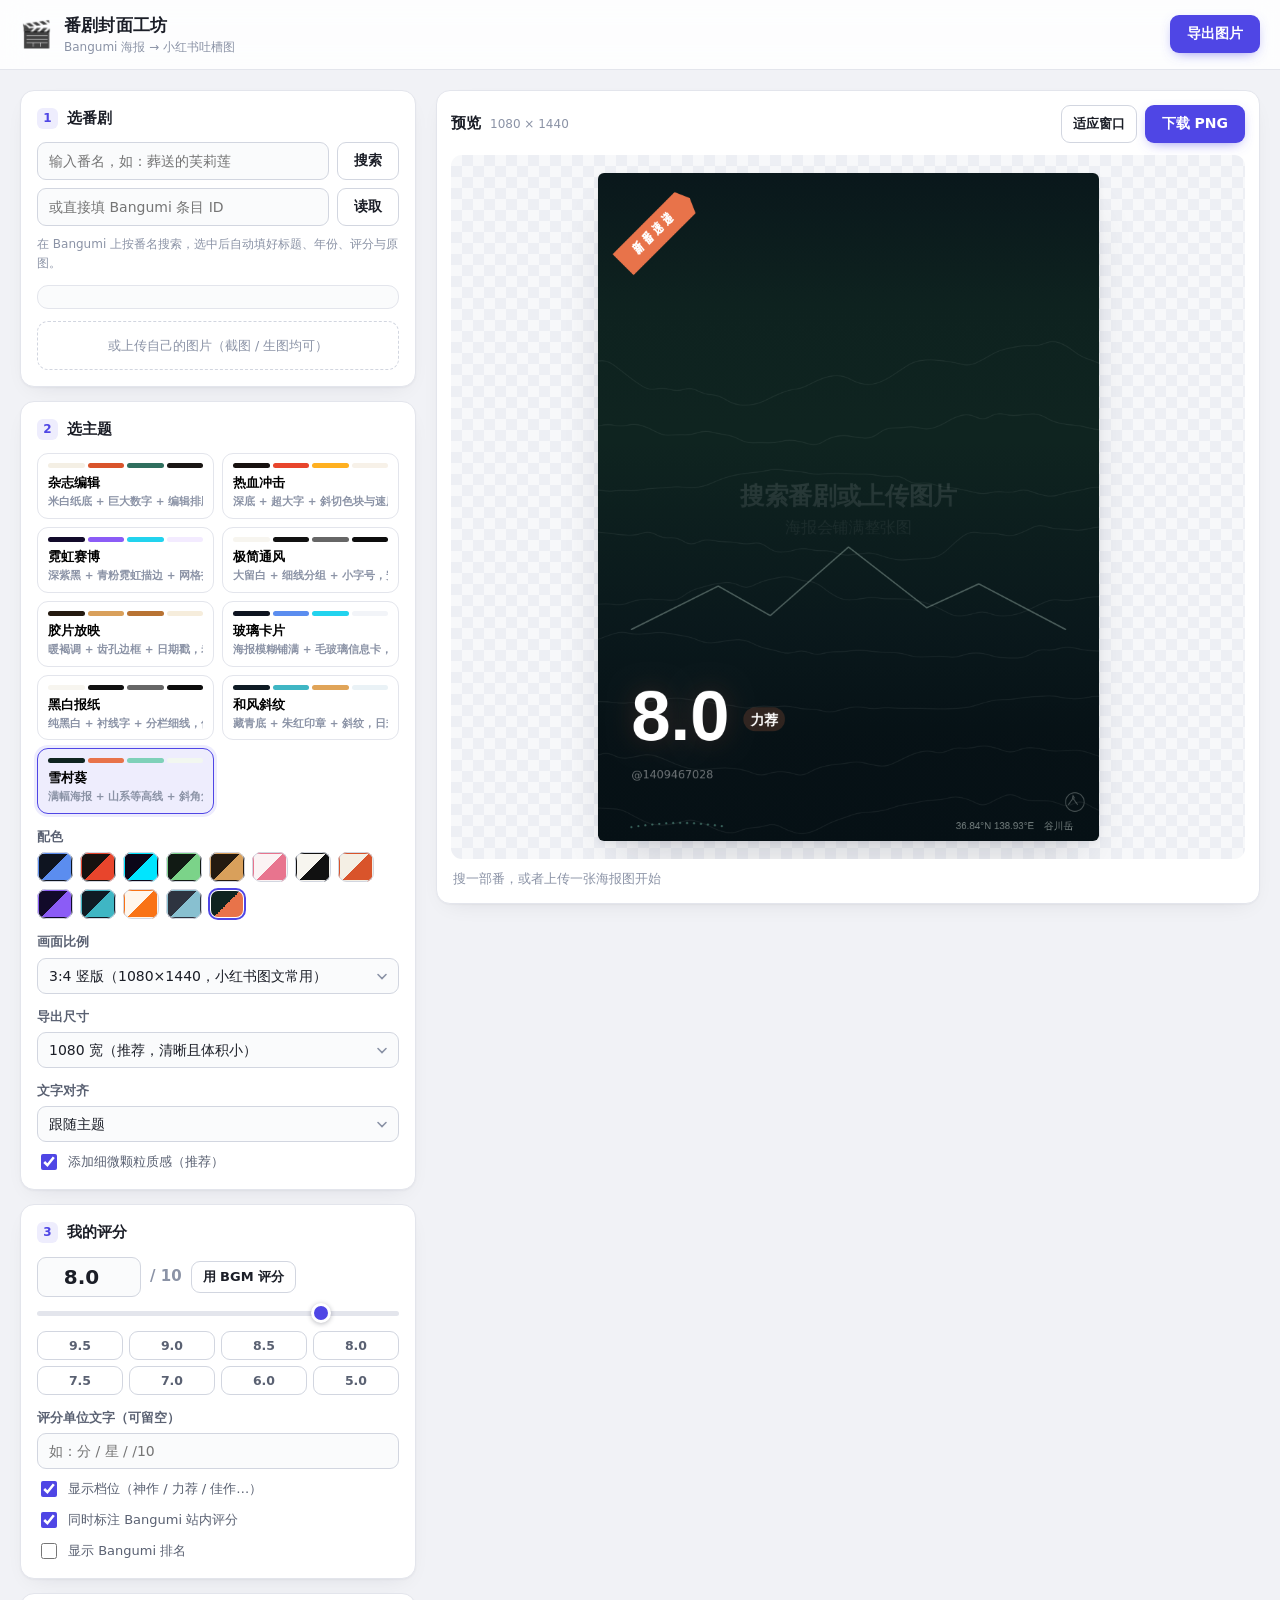
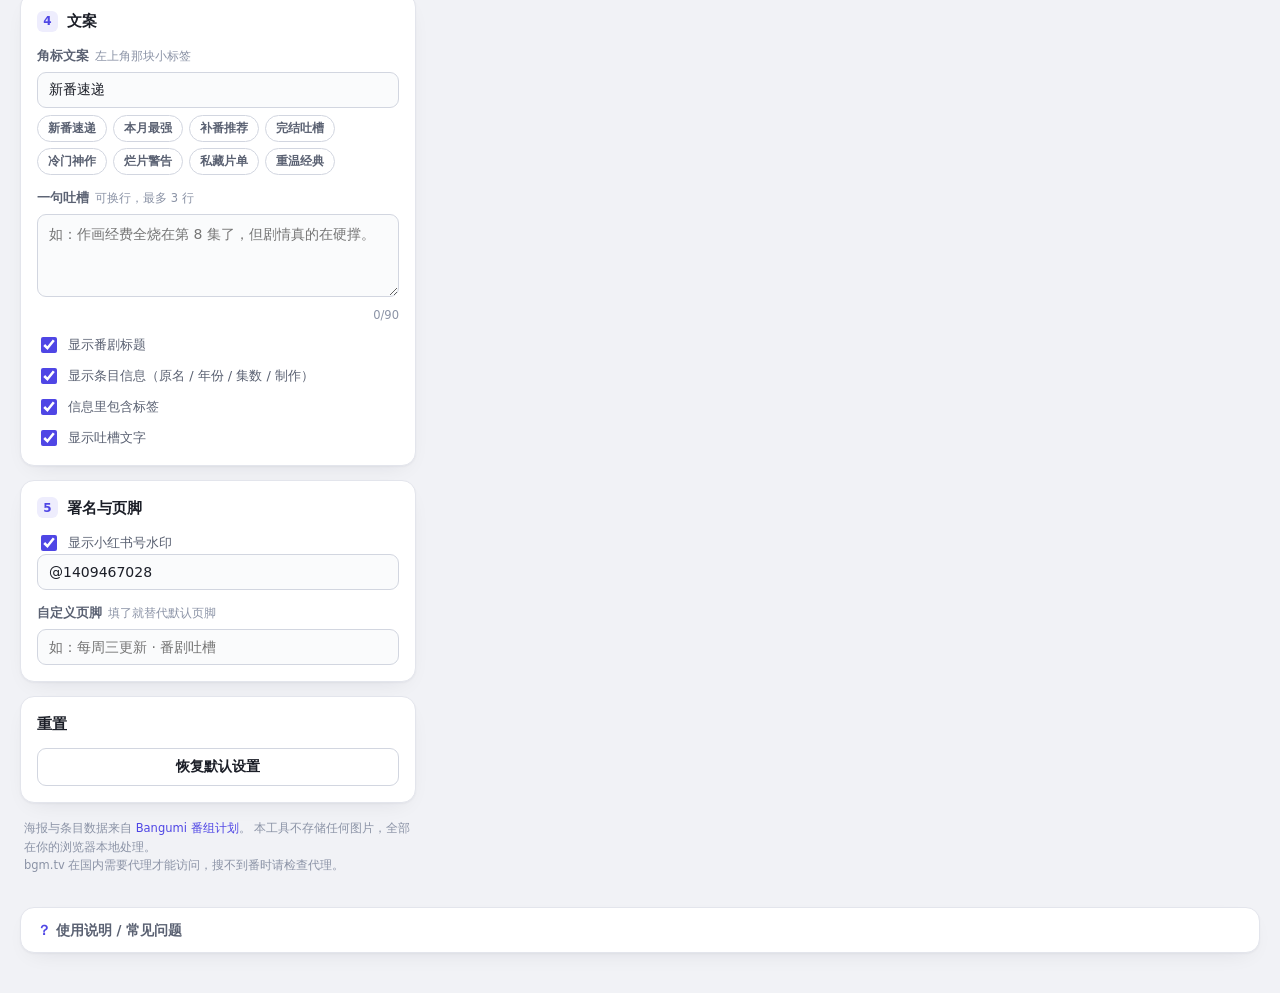
==== index.html @ 023c47e9 "番剧封面工坊：Bangumi 海报包装成小红书竖版图 9 套主题（含专属「雪村葵」满幅海报主题）+ 12 套配色。 支持按番名从 bgm.tv 搜索、自动填充条目信息、自定义评分与斜角角标、 1080" ====
<!DOCTYPE html>
<html lang="zh-CN">
<head>
<meta charset="UTF-8">
<meta name="viewport" content="width=device-width, initial-scale=1, viewport-fit=cover">
<title>番剧封面工坊 · 小红书吐槽图生成器</title>
<meta name="description" content="从 Bangumi 番组计划取番剧海报，套用多种主题包装成小红书竖版图，可自定义评分与角标文案。">
<link rel="stylesheet" href="fonts/smiley.css">
<link rel="stylesheet" href="styles.css">
<link rel="icon" href="data:image/svg+xml,<svg xmlns='http://www.w3.org/2000/svg' viewBox='0 0 100 100'><text y='.9em' font-size='90'>🎬</text></svg>">
</head>
<body>

<header class="topbar">
  <div class="brand">
    <span class="logo">🎬</span>
    <div>
      <h1>番剧封面工坊</h1>
      <p>Bangumi 海报 → 小红书吐槽图</p>
    </div>
  </div>
  <button id="btnExportTop" class="primary">导出图片</button>
</header>

<main class="layout">

  <!-- ============ 左栏：选项 ============ -->
  <aside class="panel" id="panel">

    <!-- 1. 选番 -->
    <section class="card" data-card="1">
      <h2 class="card-head" data-card="1"><i>1</i>选番剧<button type="button" class="card-toggle" aria-label="展开或收起"></button></h2>
      <div class="search-row">
        <input id="q" type="search" placeholder="输入番名，如：葬送的芙莉莲" autocomplete="off" enterkeyhint="search">
        <button id="btnSearch" class="ghost">搜索</button>
      </div>
      <div class="row-inline">
        <input id="bgmId" type="text" inputmode="numeric" placeholder="或直接填 Bangumi 条目 ID">
        <button id="btnLoadId" class="ghost">读取</button>
      </div>
      <p class="hint" id="searchStatus">在 Bangumi 上按番名搜索，选中后自动填好标题、年份、评分与原图。</p>
      <div id="results" class="results"></div>
      <div id="subjectCard" class="subject-card" hidden></div>

      <label class="drop" id="drop">
        <input type="file" id="fileInput" accept="image/*" hidden>
        <span>或上传自己的图片（截图 / 生图均可）</span>
      </label>
    </section>

    <!-- 2. 主题 -->
    <section class="card" data-card="2">
      <h2 class="card-head" data-card="2"><i>2</i>选主题<button type="button" class="card-toggle" aria-label="展开或收起"></button></h2>
      <div id="themeGrid" class="theme-grid"></div>
      <div class="field">
        <label>配色</label>
        <div id="paletteRow" class="swatches"></div>
      </div>
      <div class="field">
        <label>画面比例</label>
        <select id="ratio">
          <option value="3:4">3:4 竖版（1080×1440，小红书图文常用）</option>
          <option value="4:5">4:5 竖版（1080×1350，信息流占位大）</option>
          <option value="9:16">9:16 全屏竖版（1080×1920，适合视频封面）</option>
          <option value="1:1">1:1 方形（1080×1080）</option>
        </select>
      </div>
      <div class="field">
        <label>导出尺寸</label>
        <select id="exportWidth">
          <option value="1080">1080 宽（推荐，清晰且体积小）</option>
          <option value="1440">1440 宽（更清晰，体积大）</option>
          <option value="720">720 宽（体积最小）</option>
        </select>
      </div>
      <div class="field">
        <label>文字对齐</label>
        <select id="alignOverride">
          <option value="auto">跟随主题</option>
          <option value="left">统一左对齐</option>
          <option value="center">统一居中</option>
        </select>
      </div>
      <label class="check"><input type="checkbox" id="grain" checked> 添加细微颗粒质感（推荐）</label>
    </section>

    <!-- 3. 我的评分 -->
    <section class="card" data-card="3">
      <h2 class="card-head" data-card="3"><i>3</i>我的评分<button type="button" class="card-toggle" aria-label="展开或收起"></button></h2>
      <div class="score-row">
        <input id="userScore" type="number" min="0" max="10" step="0.1" inputmode="decimal" placeholder="7.8">
        <span class="score-unit">/ 10</span>
        <button id="btnUseBgm" class="ghost small" title="把 Bangumi 站内评分填进来">用 BGM 评分</button>
      </div>
      <input id="scoreRange" type="range" min="0" max="10" step="0.1" value="7.8" class="range">
      <div class="quick-scores">
        <button data-score="9.5">9.5</button><button data-score="9.0">9.0</button>
        <button data-score="8.5">8.5</button><button data-score="8.0">8.0</button>
        <button data-score="7.5">7.5</button><button data-score="7.0">7.0</button>
        <button data-score="6.0">6.0</button><button data-score="5.0">5.0</button>
      </div>
      <div class="field">
        <label>评分单位文字（可留空）</label>
        <input id="scoreUnit" type="text" placeholder="如：分 / 星 / /10" maxlength="8">
      </div>
      <label class="check"><input type="checkbox" id="showTier" checked> 显示档位（神作 / 力荐 / 佳作…）</label>
      <label class="check"><input type="checkbox" id="showBgm" checked> 同时标注 Bangumi 站内评分</label>
      <label class="check"><input type="checkbox" id="showRank" checked> 显示 Bangumi 排名</label>
    </section>

    <!-- 4. 文案 -->
    <section class="card" data-card="4">
      <h2 class="card-head" data-card="4"><i>4</i>文案<button type="button" class="card-toggle" aria-label="展开或收起"></button></h2>
      <div class="field">
        <label>角标文案<span class="tip">左上角那块小标签</span></label>
        <input id="badge" type="text" placeholder="如：新番速递 / 七月最强 / 补番推荐" maxlength="20">
        <div class="quick-tags" id="badgePresets"></div>
      </div>
      <div class="field">
        <label>一句吐槽<span class="tip">可换行，最多 3 行</span></label>
        <textarea id="comment" rows="3" placeholder="如：作画经费全烧在第 8 集了，但剧情真的在硬撑。"></textarea>
        <div class="counter"><span id="commentCount">0</span>/90</div>
      </div>
      <label class="check"><input type="checkbox" id="showTitle" checked> 显示番剧标题</label>
      <label class="check"><input type="checkbox" id="showMeta" checked> 显示条目信息（原名 / 年份 / 集数 / 制作）</label>
      <label class="check"><input type="checkbox" id="showTags" checked> 信息里包含标签</label>
      <label class="check"><input type="checkbox" id="showComment" checked> 显示吐槽文字</label>
    </section>

    <!-- 5. 署名 -->
    <section class="card" data-card="5">
      <h2 class="card-head" data-card="5"><i>5</i>署名与页脚<button type="button" class="card-toggle" aria-label="展开或收起"></button></h2>
      <label class="check"><input type="checkbox" id="watermark" checked> 显示小红书号水印</label>
      <input id="xhsId" type="text" placeholder="@你的小红书号" maxlength="24">
      <div class="field">
        <label>自定义页脚<span class="tip">填了就替代默认页脚</span></label>
        <input id="footerCustom" type="text" placeholder="如：每周三更新 · 番剧吐槽" maxlength="30">
      </div>
    </section>

    <section class="card">
      <h2>重置</h2>
      <button id="btnReset" class="ghost wide">恢复默认设置</button>
    </section>

    <p class="credit">
      海报与条目数据来自 <a href="https://bgm.tv" target="_blank" rel="noopener">Bangumi 番组计划</a>。
      本工具不存储任何图片，全部在你的浏览器本地处理。<br>
      bgm.tv 在国内需要代理才能访问，搜不到番时请检查代理。
    </p>
  </aside>

  <!-- ============ 右栏：预览 ============ -->
  <section class="stage">
    <div class="stage-head">
      <div class="stage-title">
        <strong>预览</strong>
        <span id="canvasSize">1080 × 1440</span>
      </div>
      <div class="stage-actions">
        <button id="btnFit" class="ghost small" title="缩放预览">适应窗口</button>
        <button id="btnExport" class="primary">下载 PNG</button>
      </div>
    </div>
    <div class="canvas-wrap" id="canvasWrap">
      <canvas id="canvas" width="1080" height="1440"></canvas>
      <div id="skeleton" class="skeleton">
        <div class="sk-inner">
          <div class="sk-poster"></div>
          <div class="sk-line w70"></div>
          <div class="sk-line w45"></div>
        </div>
        <p>搜一部番，或者上传一张海报图开始</p>
      </div>
    </div>
    <p class="stage-foot" id="stageMsg"></p>
    <p class="mobile-bar-spacer"></p>
  </section>
</main>

<!-- 手机端悬浮操作条 -->
<div class="mobile-bar">
  <button id="btnPanel" class="ghost">⚙︎ 设置</button>
  <button id="btnExportM" class="primary">下载 PNG</button>
</div>

<div id="toast" class="toast"></div>

<details class="help">
  <summary>使用说明 / 常见问题</summary>
  <div class="help-body">
    <h3>三步出一张图</h3>
    <ol>
      <li>搜番名 → 点搜索结果，标题、年份、评分、海报自动填好</li>
      <li>选主题和配色，填你自己的评分与角标文案</li>
      <li>点「下载 PNG」保存到相册，直接发小红书</li>
    </ol>
    <h3>说明</h3>
    <ul>
      <li>图片和文字全部在浏览器本地生成，不会上传到任何服务器。</li>
      <li>海报取自 Bangumi 官方接口，为适配画布跨域导出，取的是 <code>/r/800/</code> 缩放图（长边不超过 800px）。</li>
      <li>想换图可以直接上传自己的截图或生图，效果一样。</li>
      <li>设置会自动记住，下次打开还是你上次的样子。</li>
    </ul>
  </div>
</details>

<script type="module" src="js/app.js"></script>
</body>
</html>
---- fonts/smiley.css ----
@font-face {font-family: 'Smiley Sans Oblique';src: local('Smiley Sans Oblique'), url('L1_4e00_192.woff2');unicode-range: U+4E00-4E02,U+4E03,U+4E07-4E0C,U+4E0D-4E0F,U+4E10-4E12,U+4E13-4E15,U+4E16,U+4E18-4E1E,U+4E1F,U+4E22,U+4E24-4E28,U+4E2A-4E2C,U+4E2D,U+4E30,U+4E32,U+4E34,U+4E38-4E3C,U+4E3D-4E3F,U+4E43,U+4E45,U+4E48-4E4A,U+4E4B-4E51,U+4E52-4E55,U+4E56,U+4E58-4E5A,U+4E5D-4E62,U+4E66,U+4E70-4E72,U+4E73,U+4E7E,U+4E82,U+4E86,U+4E88-4E8A,U+4E8B-4E8D,U+4E8E-4E90,U+4E91-4E93,U+4E94-4E96,U+4E9A-4E9C,U+4E9E,U+4EA1-4EA3,U+4EA4-4EA8,U+4EA9,U+4EAB-4EAF,U+4EB2,U+4EBA,U+4EBF-4EC2,U+4EC5-4EC8,U+4ECA-4ECC,U+4ECD-4ECF,U+4ED1,U+4ED3-4ED5,U+4ED6-4EDA,U+4EE3-4EE6,U+4EEA,U+4EEC,U+4EF0,U+4EF2,U+4EF6-4EF8,U+4EFB,U+4EFD,U+4EFF,U+4F01,U+4F0A,U+4F0D,U+4F0F-4F12,U+4F17-4F1B,U+4F1E-4F21,U+4F24,U+4F26,U+4F2A,U+4F2F-4F31,U+4F34,U+4F36,U+4F38,U+4F3A,U+4F3C,U+4F43,U+4F46,U+4F4D-4F52,U+4F53,U+4F55,U+4F59,U+4F5B-4F5D,U+4F60,U+4F63,U+4F69,U+4F73,U+4F7F,U+4F84,U+4F86,U+4F88,U+4F8B,U+4F8D,U+4F96,U+4F9B,U+4F9D,U+4FA0,U+4FA3,U+4FA5-4FA9,U+4FAE-4FB0,U+4FB5-4FB7,U+4FBF,U+4FC3-4FC5,U+4FCA,U+4FCF-4FD1,U+4FD7-4FD9,U+4FDD,U+4FE0-4FE2,U+4FE9;}
@font-face {font-family: 'Smiley Sans Oblique';src: local('Smiley Sans Oblique'), url('L1_4fea_192.woff2');unicode-range: U+4FEA,U+4FED-4FF0,U+4FF1,U+4FFA,U+5006,U+5009,U+500B,U+500D,U+5011-5013,U+5014,U+5018-501B,U+501F,U+5021,U+5026,U+502B,U+503A,U+503C,U+503E,U+5047,U+5049,U+504E-5050,U+505A,U+505C,U+5065,U+5074-5078,U+507F,U+5085,U+508D,U+5091,U+5098-509A,U+50A8,U+50AC-50AE,U+50B2-50B4,U+50B5,U+50B7,U+50BB,U+50BE,U+50C5,U+50CF,U+50D1,U+50DA,U+50DE,U+50E5,U+50E7,U+50F5,U+50F9,U+50FB,U+5100,U+5104,U+5109,U+5112,U+511F,U+512A,U+5132,U+513F,U+5141,U+5143-5147,U+5148-514A,U+514B-514E,U+5151-5153,U+5154,U+515A,U+515C,U+5162,U+5165,U+5167-516A,U+516B-516E,U+5170-5172,U+5173-517A,U+517B-517E,U+5180,U+5185,U+5188-518B,U+518C-518E,U+5192,U+5197,U+5199,U+519B-519D,U+51A0,U+51A4-51A6,U+51AC,U+51AF-51B1,U+51B2-51B4,U+51B5-51B8,U+51BB,U+51C0,U+51C4,U+51C6,U+51C9,U+51CC-51CE,U+51CF,U+51D1,U+51DB-51DE,U+51E0-51E2,U+51E4,U+51ED,U+51EF-51F2,U+51F3,U+51F6,U+51F8-51FC,U+51FD,U+51FF-5202,U+5203,U+5206-5208,U+520A,U+5211-5213,U+5217-521C,U+521D,U+5220,U+5224-5226,U+5228-522C,U+522E,U+5230,U+5236-523C,U+5242-5244,U+5247,U+524A,U+524D,U+5251,U+5254,U+5256,U+525B,U+525D,U+5265,U+5267;}
@font-face {font-family: 'Smiley Sans Oblique';src: local('Smiley Sans Oblique'), url('L1_5268_192.woff2');unicode-range: U+5268,U+5269-526B,U+526F,U+5272,U+5275,U+527F,U+5283,U+5287-528A,U+528D,U+5291,U+529B,U+529D-52A2,U+52A3,U+52A8-52AC,U+52B1-52B4,U+52BF,U+52C1,U+52C3,U+52C7,U+52C9,U+52CB,U+52D2,U+52D5,U+52D8-52DA,U+52DD-52E0,U+52E2,U+52E4,U+52F3,U+52F5,U+52F8,U+52FA-52FC,U+52FE-5301,U+5305-5307,U+5308,U+5315-5318,U+5319,U+5320,U+5323,U+532A,U+5339-533C,U+533E-5342,U+5343,U+5347-534B,U+534E-5350,U+5351-5358,U+535A,U+535C,U+5360-5363,U+5364,U+5366-5368,U+536B,U+536F-5372,U+5373-5376,U+5377-5379,U+537B,U+537F,U+5382,U+5385-5387,U+5389,U+538B-538D,U+5395,U+5398,U+539A,U+539F,U+53A2,U+53A6,U+53A8,U+53AD,U+53B2,U+53BB,U+53BF,U+53C1-53C4,U+53C8-53CE,U+53D1,U+53D4,U+53D6-53DA,U+53DB,U+53E0,U+53E2-53E7,U+53E8-53F1,U+53F2-53F4,U+53F6-53FA,U+53FC-53FE,U+5401,U+5403-5405,U+5406,U+5408-540B,U+540C-5412,U+5413,U+5415,U+5417,U+541B,U+541D-5421,U+5426-542A,U+542B-5430,U+5431,U+5433-5436,U+5438-543A,U+543B;}
@font-face {font-family: 'Smiley Sans Oblique';src: local('Smiley Sans Oblique'), url('L1_543c_192.woff2');unicode-range: U+543C,U+543E,U+5440,U+5442,U+5446,U+5448,U+544A,U+5450,U+5455,U+5458,U+545B-545D,U+5462,U+5468,U+5473,U+5475,U+547B-547E,U+5484,U+548B-548D,U+548F-5491,U+5492,U+5495-5497,U+5499,U+54A7-54A9,U+54AA,U+54AC,U+54B1,U+54B3,U+54B8,U+54BD,U+54C0-54C2,U+54C4,U+54C6-54CA,U+54CD-54CF,U+54D1,U+54D7,U+54DF,U+54E1,U+54E5-54E7,U+54E8-54EB,U+54ED-54EF,U+54F2,U+54FA,U+54FC,U+5501,U+5506-5508,U+5509,U+5510,U+5520,U+5524,U+5527,U+552C,U+552E-5530,U+5531,U+553E,U+5543-5545,U+5546,U+554A,U+554F,U+5553,U+555E,U+5561,U+5564-5567,U+556A,U+5570,U+5578,U+557C,U+5582,U+5584,U+5587,U+5589-558B,U+5598,U+559A,U+559C-559E,U+55A7,U+55AA,U+55AC,U+55AE,U+55B2-55B4,U+55B7,U+55BB,U+55C5-55C7,U+55CE,U+55D3,U+55DA,U+55DC,U+55E1,U+55E6,U+55FD,U+5600,U+5609,U+5614,U+5617,U+561B,U+5629,U+562F,U+5631-5633,U+5634,U+5636,U+5639,U+563B,U+563F,U+5668-566B,U+5674,U+5678,U+5687,U+568E,U+56A3,U+56A8,U+56B4,U+56B7,U+56BC,U+56C2,U+56CA,U+56D1,U+56DA-56DC,U+56DE,U+56E0,U+56E2,U+56E4,U+56EA,U+56ED,U+56F0-56F2,U+56F4,U+56FA,U+56FD-56FF,U+5703,U+5706,U+5708,U+570B,U+570D,U+5712-5714,U+5716,U+5718,U+571F,U+5723,U+5728,U+5730,U+573A,U+573E,U+5740,U+5747,U+574A,U+574E-5752,U+5757,U+575A-575C,U+575D,U+575F-5762,U+5764,U+5766,U+576A,U+576F,U+5777,U+5782-5784;}
@font-face {font-family: 'Smiley Sans Oblique';src: local('Smiley Sans Oblique'), url('L1_5784_192.woff2');unicode-range: U+5784,U+578B,U+5792,U+579B,U+57A2,U+57A6,U+57AB,U+57AE,U+57C2-57C4,U+57CB,U+57CE,U+57DF-57E1,U+57F7,U+57F9-57FB,U+5802,U+5805-5807,U+5815,U+5821,U+5824,U+582A,U+582F-5832,U+5834-5836,U+583F,U+584A,U+584C,U+5851,U+5854,U+5857-5859,U+585E,U+586B,U+5875,U+5883,U+5885,U+588A,U+5893,U+5899,U+589C,U+589E-58A0,U+58A8-58AA,U+58AE,U+58B3,U+58BE,U+58C1,U+58C7,U+58D3,U+58D8,U+58DE-58E0,U+58E4,U+58E9,U+58EB-58ED,U+58EE-58F1,U+58F3,U+58F6,U+58F9-58FB,U+58FD,U+5904,U+5907,U+590D,U+590F,U+5915-5917,U+591A,U+591C,U+591F-5921,U+5922,U+5925,U+5927,U+5929-592C,U+592D-5930,U+5931,U+5934,U+5937-593B,U+593E,U+5947-594A,U+594B,U+594F,U+5951,U+5954,U+5956-5958,U+5960,U+5962,U+5965,U+5967,U+596A,U+596E,U+5973-5975,U+5976,U+5978-597A,U+597D,U+5982-5985,U+5986-5989,U+5992-5994,U+5996,U+5999,U+599D,U+59A5,U+59A8,U+59AE,U+59B3,U+59B9,U+59BB,U+59C6,U+59CA-59CC,U+59D0-59D2,U+59D3-59D5,U+59DA,U+59DC,U+59E5,U+59E8,U+59FB,U+59FF,U+5A01,U+5A03-5A05,U+5A07,U+5A18,U+5A1B-5A1D,U+5A1F,U+5A25,U+5A31,U+5A36,U+5A41,U+5A46,U+5A49,U+5A5A,U+5A66,U+5A6A,U+5A74,U+5A76,U+5A7F,U+5A92,U+5A9A,U+5AB3,U+5ABD,U+5AC1-5AC3,U+5AC9,U+5ACC,U+5AE9,U+5B0C,U+5B30,U+5B38,U+5B50,U+5B54-5B56,U+5B57-5B5A,U+5B5D,U+5B5F,U+5B63-5B65,U+5B66,U+5B69,U+5B6B;}
@font-face {font-family: 'Smiley Sans Oblique';src: local('Smiley Sans Oblique'), url('L1_5b6c_192.woff2');unicode-range: U+5B6C,U+5B75,U+5B78,U+5B7D,U+5B81,U+5B83,U+5B85,U+5B87-5B8A,U+5B8B-5B8D,U+5B8F,U+5B97-5B9F,U+5BA0-5BA5,U+5BA6,U+5BAA-5BAC,U+5BAE,U+5BB0,U+5BB3-5BB7,U+5BB9,U+5BBD-5BC0,U+5BC2,U+5BC4-5BC8,U+5BCC,U+5BD2-5BD4,U+5BDD-5BE0,U+5BE1-5BE3,U+5BE5-5BE7,U+5BE8-5BEA,U+5BEB-5BED,U+5BF5-5BF7,U+5BF8-5BFD,U+5BFF,U+5C01,U+5C04,U+5C06-5C0C,U+5C0D-5C10,U+5C11,U+5C14,U+5C16,U+5C18,U+5C1A,U+5C1D,U+5C24,U+5C27,U+5C2C,U+5C31,U+5C34,U+5C38,U+5C3A,U+5C3C-5C43,U+5C45-5C47,U+5C48-5C4C,U+5C4D-5C50,U+5C51,U+5C55,U+5C5C,U+5C5E,U+5C60-5C63,U+5C64-5C66,U+5C6C,U+5C6F,U+5C71,U+5C79,U+5C7F,U+5C81-5C83,U+5C94,U+5C96-5C98,U+5C9B,U+5CA1,U+5CA9,U+5CAD,U+5CB3,U+5CB8,U+5CE1,U+5CE6,U+5CE8,U+5CED,U+5CF0,U+5CF6,U+5CFB,U+5CFD,U+5D07,U+5D0E,U+5D14,U+5D16-5D18,U+5D1B,U+5D29,U+5D2D,U+5D4C,U+5D84,U+5DBA,U+5DBC-5DBE,U+5DC5,U+5DCD,U+5DD2,U+5DDD-5DDF,U+5DE1-5DE3,U+5DE5-5DEA,U+5DEB,U+5DEE,U+5DF1-5DF5,U+5DF7,U+5DFE,U+5E01-5E04,U+5E05-5E07,U+5E08,U+5E0C,U+5E10,U+5E15-5E17,U+5E18,U+5E1A,U+5E1C-5E1E,U+5E25-5E27,U+5E2B,U+5E2D-5E2F,U+5E33,U+5E36;}
@font-face {font-family: 'Smiley Sans Oblique';src: local('Smiley Sans Oblique'), url('L1_5e37_192.woff2');unicode-range: U+5E37-5E39,U+5E3D,U+5E45,U+5E4C,U+5E55,U+5E5F,U+5E62-5E64,U+5E6B,U+5E72-5E75,U+5E76,U+5E78-5E7A,U+5E7B-5E80,U+5E84,U+5E86-5E88,U+5E8A,U+5E8F-5E91,U+5E93-5E96,U+5E97,U+5E99-5E9B,U+5E9C,U+5E9E-5EA0,U+5EA6-5EA8,U+5EAB,U+5EAD,U+5EB5-5EB9,U+5EC1-5EC3,U+5EC8-5ECB,U+5ED3,U+5EDA,U+5EDF-5EE1,U+5EE2-5EE4,U+5EEC,U+5EF3,U+5EF6-5EF8,U+5EFA,U+5F00,U+5F02-5F05,U+5F0A,U+5F0F,U+5F13,U+5F15,U+5F17-5F19,U+5F1B,U+5F1F-5F21,U+5F25-5F28,U+5F2F,U+5F31,U+5F35,U+5F37,U+5F39-5F3B,U+5F48,U+5F4C,U+5F4E,U+5F52-5F54,U+5F55,U+5F59,U+5F62,U+5F64,U+5F69-5F6B,U+5F6C-5F6E,U+5F70-5F72,U+5F79,U+5F7B-5F7D,U+5F80-5F82,U+5F84-5F86,U+5F88,U+5F8A-5F8D,U+5F90-5F93,U+5F97-5F9A,U+5F9E,U+5FA1,U+5FAA,U+5FAE,U+5FB7,U+5FB9,U+5FBD,U+5FC3,U+5FC5-5FC7,U+5FCC-5FCE,U+5FD7-5FDA,U+5FE0,U+5FE7,U+5FEB,U+5FF1,U+5FF5,U+5FFD,U+5FFF-6002,U+600E,U+6012,U+6014-6017,U+601C-601E,U+6020-6022,U+6025,U+6027-6029,U+602A,U+602F,U+603B,U+6043,U+604B,U+604D,U+6050,U+6052,U+6055,U+6062,U+6064-6066,U+6068-606A,U+606C-606E,U+606F-6071,U+6073,U+6076,U+607C,U+6084-6086,U+6089,U+608D,U+6094,U+6096,U+609F-60A1,U+60A3,U+60A6,U+60A8,U+60AC,U+60AF,U+60B2,U+60B4,U+60B6,U+60BC,U+60C5,U+60CA-60CC,U+60D1;}
@font-face {font-family: 'Smiley Sans Oblique';src: local('Smiley Sans Oblique'), url('L1_60d2_192.woff2');unicode-range: U+60D2,U+60D5,U+60DC,U+60DF-60E2,U+60E6-60EA,U+60EB,U+60ED,U+60EF-60F2,U+60F3,U+60F6,U+60F9,U+6101,U+6108-610A,U+610F,U+6115,U+611A-611C,U+611F,U+6123-6125,U+6127,U+613F,U+6148,U+614B-614D,U+614E,U+6155,U+6158,U+615A,U+6162-6164,U+6167-6169,U+616E,U+6170,U+6176-6178,U+6182,U+618A-618C,U+618E,U+6190-6192,U+6194,U+61A4,U+61A8,U+61AB,U+61B2,U+61B6,U+61BE,U+61C2,U+61C7-61CB,U+61D2,U+61E6,U+61F2,U+61F6-61F9,U+61FC,U+6200,U+6208,U+620A,U+620C,U+620E-6213,U+6216,U+6218,U+621A,U+622A,U+6230,U+6232-6235,U+6236-6238,U+623F-6242,U+6247,U+624B,U+624D-624F,U+6251-6255,U+6258,U+625B,U+6263,U+6267,U+6269,U+626B-6271,U+6273,U+6276,U+6279,U+627C,U+627E-6281,U+6284,U+628A,U+6291-6294,U+6295-6299,U+629A-629C,U+62A0-62A3,U+62A4-62A6,U+62AB-62AD,U+62B1,U+62B5,U+62B9,U+62BC-62BE,U+62C2,U+62C4-62C8,U+62C9,U+62CC-62CF,U+62D0,U+62D2-62D5,U+62D6-62DA,U+62DB-62DD,U+62DF,U+62E2-62E4,U+62E5-62EA,U+62EC-62EE,U+62EF,U+62F1,U+62F3-62F5,U+62F7,U+62FC-6300,U+6301-6303,U+6307,U+6309,U+630E,U+6311,U+6316,U+631A,U+631F-6322,U+6323-6326;}
@font-face {font-family: 'Smiley Sans Oblique';src: local('Smiley Sans Oblique'), url('L1_6326_192.woff2');unicode-range: U+6326,U+6328,U+632A-632C,U+632F,U+633A,U+633D-633F,U+6342,U+6345-6347,U+6349,U+634C-6351,U+6355,U+635E-6360,U+6361-6364,U+6367,U+636E,U+6376-6378,U+637A-637C,U+6380,U+6382-6385,U+6388-638A,U+638C,U+638F-6391,U+6392,U+6398-639A,U+63A0,U+63A2,U+63A5,U+63A7-63AB,U+63B0,U+63B7,U+63BA,U+63C0,U+63C9,U+63CD,U+63CF-63D1,U+63D2,U+63DA-63DC,U+63E1,U+63E3,U+63E9-63EB,U+63ED-63EF,U+63F4,U+63FD,U+6400-6403,U+6405,U+640D,U+640F,U+6413-6415,U+6416-6418,U+641C,U+641E,U+642C-642E,U+6436,U+643A,U+6444,U+6446-6448,U+644A,U+6454,U+6458,U+645F,U+6467,U+6469,U+646F,U+6473,U+6478-647A,U+647B,U+6487-6489,U+6490-6494,U+6495,U+649A,U+649E,U+64A4-64A6,U+64A9,U+64AB-64AF,U+64B0,U+64B2,U+64B5,U+64BC,U+64BF,U+64C1-64C3,U+64C5,U+64C7,U+64CA-64CC,U+64CD-64CF,U+64D2,U+64D4,U+64DA,U+64E0-64E2,U+64E6,U+64EC,U+64F0-64F3,U+64F4,U+64FA,U+64FE,U+6500,U+6506,U+650F,U+6514,U+6519,U+651C-651E,U+6524,U+652A,U+652C,U+652F,U+6536,U+6539,U+653B,U+653E-6540,U+6545,U+6548,U+654C,U+654F,U+6551,U+6557-655A,U+655B,U+655E,U+6562-6564,U+6566,U+656C,U+6570,U+6572,U+6574-6576,U+6577-6579,U+6582-6584,U+6587,U+658B-658D,U+6591,U+6597,U+6599,U+659C,U+659F,U+65A4-65A6,U+65A7,U+65A9,U+65AC-65AE,U+65AF-65B1;}
@font-face {font-family: 'Smiley Sans Oblique';src: local('Smiley Sans Oblique'), url('L1_65b1_192.woff2');unicode-range: U+65B1,U+65B7,U+65B9,U+65BD,U+65C1,U+65C5,U+65CB,U+65CF,U+65D7,U+65E0,U+65E2,U+65E5-65EA,U+65EC-65EE,U+65F1,U+65F6-65F8,U+65FA,U+6602,U+6606,U+660C,U+660E-6610,U+6613-6615,U+661F-6621,U+6625,U+6627-6629,U+662D,U+662F,U+663C,U+663E,U+6642-6644,U+6649,U+664B-664D,U+6652-6654,U+6655,U+665A,U+665D,U+6666,U+6668,U+666E-6671,U+6674,U+6676,U+667A,U+667E,U+6682,U+6687-6689,U+6691,U+6696-6698,U+66A2,U+66AB,U+66AE,U+66B4,U+66C6,U+66C9,U+66D9,U+66DD,U+66E0,U+66EC,U+66F0,U+66F2,U+66F4,U+66F8-66FA,U+66FC,U+66FE-6701,U+6703,U+6708-670A,U+670B,U+670D,U+6717,U+671B,U+671D,U+671F,U+6726,U+6728,U+672A-672D,U+672F,U+6731,U+6734-6736,U+673A,U+673D,U+6740,U+6742-6744,U+6746,U+6749,U+674E-6752,U+6756,U+675C,U+675F-6762,U+6765,U+6768,U+676D,U+676F-6772,U+677E-6780,U+6781,U+6784,U+6789,U+6790,U+6795,U+6797,U+679A,U+679C-679E,U+67A2-67A4,U+67AA-67AC,U+67AF,U+67B6,U+67C4,U+67CF-67D5,U+67DC,U+67E0,U+67E5,U+67EC,U+67F1,U+67F3-67F6,U+67FF,U+6805,U+6807-6809,U+680B,U+680F,U+6811,U+6813,U+6816-6818,U+6821,U+682A,U+6837-683A,U+683C-683E,U+6842-6844,U+6846,U+6848,U+684C,U+6850-6852,U+6854,U+6863,U+6865-6867,U+6868-686A,U+6876,U+6881,U+6885-6887,U+6897,U+689D,U+68A2,U+68A6-68A8;}
@font-face {font-family: 'Smiley Sans Oblique';src: local('Smiley Sans Oblique'), url('L1_68a8_192.woff2');unicode-range: U+68A8,U+68AD,U+68AF-68B1,U+68B3,U+68C0,U+68C4,U+68C9,U+68CB,U+68CD,U+68D2,U+68D5,U+68D7-68D9,U+68DA,U+68DF-68E1,U+68E7,U+68EE,U+68F1-68F3,U+68F5,U+68FA,U+6905,U+690D-690F,U+6912,U+692D,U+6930,U+693F,U+694A,U+6953,U+695A,U+696D,U+6975,U+6977,U+697C,U+6982,U+6984,U+6986,U+6994-6996,U+699C,U+69A8,U+69AE,U+69B4,U+69CB,U+69CD,U+69D0,U+69DB,U+69F3,U+69FD,U+6A01-6A03,U+6A13,U+6A19,U+6A1E-6A20,U+6A21,U+6A23,U+6A2A,U+6A31,U+6A38-6A3A,U+6A44,U+6A4B,U+6A58-6A5A,U+6A5F,U+6A61-6A63,U+6A6B,U+6A71,U+6A80,U+6A90,U+6A94,U+6AA2,U+6AAC,U+6AB8,U+6ABB,U+6AC3,U+6AE5,U+6AFB,U+6B04,U+6B0A,U+6B20-6B24,U+6B27,U+6B32,U+6B3A,U+6B3D-6B3F,U+6B47,U+6B49,U+6B4C,U+6B4E,U+6B50,U+6B61-6B68,U+6B6A,U+6B72,U+6B78-6B7A,U+6B7B-6B7D,U+6B83,U+6B89-6B8C,U+6B96,U+6B98,U+6BB2,U+6BB4-6BB6,U+6BB7,U+6BBA,U+6BBC,U+6BBF-6BC2,U+6BC5-6BC7,U+6BCD,U+6BCF,U+6BD2,U+6BD4-6BD6,U+6BD9,U+6BDB,U+6BE1,U+6BEB,U+6BEF,U+6C08,U+6C0F,U+6C11,U+6C13-6C15,U+6C1B,U+6C22-6C24,U+6C27-6C29,U+6C2B,U+6C2E-6C30,U+6C34,U+6C38,U+6C41-6C43,U+6C47,U+6C49,U+6C57,U+6C59,U+6C5B,U+6C5D-6C62,U+6C64,U+6C6A,U+6C70,U+6C79-6C7B,U+6C7D,U+6C81,U+6C83,U+6C88-6C8A,U+6C90,U+6C92,U+6C96,U+6C99,U+6C9B,U+6C9F,U+6CA1,U+6CA5-6CA8,U+6CAA-6CAC,U+6CAE,U+6CB3,U+6CB8-6CBA;}
@font-face {font-family: 'Smiley Sans Oblique';src: local('Smiley Sans Oblique'), url('L1_6cba_192.woff2');unicode-range: U+6CBA,U+6CBB-6CC0,U+6CC1,U+6CC4,U+6CC9-6CCB,U+6CCC,U+6CD5,U+6CDB,U+6CDE,U+6CE1-6CE4,U+6CE5,U+6CE8,U+6CEA,U+6CF0,U+6CF3,U+6CF5,U+6CFB-6CFE,U+6D01,U+6D0B,U+6D12,U+6D17,U+6D1B,U+6D1E,U+6D25,U+6D2A,U+6D32,U+6D36,U+6D3B-6D3F,U+6D41,U+6D45-6D48,U+6D4A-6D4C,U+6D4E-6D50,U+6D51,U+6D53,U+6D59,U+6D66,U+6D69-6D6B,U+6D6E,U+6D74,U+6D77-6D79,U+6D82,U+6D88-6D8A,U+6D8C,U+6D95,U+6D9B,U+6D9D,U+6DA1,U+6DA3-6DA5,U+6DA6-6DAA,U+6DAE-6DB0,U+6DB2,U+6DB5,U+6DBC,U+6DC0,U+6DC6,U+6DCB-6DCD,U+6DD1-6DD3,U+6DD8,U+6DDA,U+6DE1,U+6DE4,U+6DE8-6DEC,U+6DEE,U+6DF1,U+6DF3,U+6DF5,U+6DF7,U+6DF9-6DFC,U+6E05,U+6E0A,U+6E10,U+6E14,U+6E17,U+6E19,U+6E1B,U+6E1D,U+6E20-6E22,U+6E23-6E25,U+6E26,U+6E29,U+6E2C,U+6E2F,U+6E32,U+6E34,U+6E38,U+6E3A,U+6E3E,U+6E43,U+6E4A,U+6E56,U+6E58,U+6E67,U+6E6F,U+6E7E-6E80,U+6E83,U+6E85,U+6E89,U+6E90,U+6E9C-6E9E,U+6EA2,U+6EAA-6EAC,U+6EAF,U+6EB6,U+6EBA,U+6EC4-6EC6,U+6EC7,U+6ECB-6ECD,U+6ED1,U+6ED4,U+6EDA,U+6EDE,U+6EE1,U+6EE4-6EE6,U+6EE8-6EEA,U+6EEC,U+6EEF,U+6EF2,U+6EF4,U+6EFE-6F00,U+6F01-6F03,U+6F06,U+6F0F,U+6F13-6F15,U+6F20,U+6F22,U+6F2B,U+6F31-6F33,U+6F38,U+6F3E-6F40,U+6F47,U+6F51,U+6F54,U+6F58,U+6F5B-6F5D,U+6F64,U+6F6D-6F6F,U+6F70,U+6F80,U+6F84,U+6F86-6F89,U+6F8E,U+6F97,U+6F9C,U+6FA1;}
@font-face {font-family: 'Smiley Sans Oblique';src: local('Smiley Sans Oblique'), url('L1_6fa2_192.woff2');unicode-range: U+6FA2,U+6FA4,U+6FB1,U+6FB3,U+6FC0-6FC2,U+6FC3,U+6FD2,U+6FD5,U+6FD8,U+6FDF,U+6FE4,U+6FEB,U+6FF1,U+6FFA,U+6FFE,U+7009,U+7011,U+7015,U+701D,U+703E,U+704C,U+7051,U+7058,U+7063,U+706B,U+706D,U+706F-7071,U+7075-7077,U+7078,U+707C-7080,U+7089-708B,U+708E,U+7092,U+7095,U+70AB-70AF,U+70B8-70BA,U+70BC,U+70C1-70C3,U+70C8,U+70CF,U+70D8-70DA,U+70DB,U+70DF,U+70E4,U+70E6-70E8,U+70EB,U+70ED,U+70F9,U+7109-710B,U+7115,U+711A,U+7121,U+7126,U+7130,U+7136,U+7149,U+714C,U+714E,U+7159,U+715E,U+7164-7166,U+7167,U+7169,U+716E,U+717D,U+7184,U+718A,U+718F,U+7192,U+7194,U+7199,U+719F,U+71AC,U+71B1,U+71C3,U+71C8,U+71D2,U+71D5,U+71D9,U+71DF,U+71E5-71E7,U+71ED,U+7206,U+720D,U+7210,U+721B,U+722A,U+722C-722E,U+7231-7233,U+7235-723B,U+723D-723F,U+7246-7249,U+724C,U+7259,U+725B,U+7261-7263,U+7267,U+7269,U+7272,U+7275,U+7279-727B,U+727D,U+7280-7282,U+72A7,U+72AC,U+72AF,U+72B6,U+72B9,U+72C0,U+72C2,U+72C8,U+72D0,U+72D7,U+72DE,U+72E0-72E2,U+72EC-72EF,U+72F0-72F2,U+72F8-72FA,U+72FC-72FE,U+730E,U+7316,U+7319,U+731B-731D,U+7329-732D,U+732E,U+7334,U+7336,U+733E-7340,U+7344-7346,U+734E,U+7368,U+7370,U+7372,U+7375,U+7378,U+737B,U+7384,U+7387,U+7389,U+738B,U+7396,U+739B,U+73A9,U+73AB,U+73AF-73B1,U+73B2,U+73B7,U+73BB,U+73CA,U+73CD;}
@font-face {font-family: 'Smiley Sans Oblique';src: local('Smiley Sans Oblique'), url('L1_73ce_192.woff2');unicode-range: U+73CE,U+73E0,U+73ED,U+73FE,U+7403,U+7405-7407,U+7409,U+7410,U+7422,U+7433-7435,U+743C,U+7459,U+745E-7460,U+7463,U+7469-746B,U+7470,U+7483,U+74A7,U+74B0,U+74CA,U+74DC,U+74E2-74E5,U+74E6,U+74F6-74F8,U+7518,U+751A,U+751C,U+751F,U+7523,U+7525,U+7528-752A,U+752B,U+752F-7534,U+7535,U+7537-7539,U+753B,U+7545,U+754C,U+754F,U+7554,U+7559,U+755C-755E,U+7562,U+7565,U+756A-756C,U+7570,U+7574,U+7576,U+7578,U+7586-7588,U+758A,U+758F,U+7591,U+7597,U+7599-759B,U+759F,U+75A4,U+75AB,U+75AE-75B0,U+75B2,U+75B9,U+75BC,U+75BE,U+75C5,U+75C7,U+75CA,U+75D2,U+75D5,U+75D8,U+75DB,U+75E2,U+75EA,U+75F0,U+75F4,U+75F9,U+760B,U+7613,U+761F,U+7621,U+7624,U+7626-7628,U+7629-762C,U+7638,U+763E,U+7642,U+764C,U+765F,U+7661-7664,U+766C,U+7671,U+7678,U+767B-767F,U+7682,U+7684,U+7686-7688,U+7693,U+7696,U+76AE,U+76B1,U+76BA,U+76BF,U+76C6,U+76C8,U+76CA,U+76CF-76D3,U+76D4,U+76D6-76D9,U+76DB-76DD,U+76DE-76E0,U+76E1,U+76E3-76E5,U+76E7,U+76EE-76F0,U+76F2,U+76F4,U+76F8-76FA,U+76FC,U+76FE,U+7701,U+7709,U+770B,U+771F-7721,U+7728,U+772F,U+7736-7738,U+773C,U+7740-7742,U+7750,U+775B-775D,U+7761,U+7763,U+7766,U+776B-776D,U+7779,U+7784-7786,U+778E,U+7792,U+779E,U+77A7,U+77A9-77AB,U+77AC-77AE,U+77B3,U+77BB,U+77D7,U+77DA-77DC,U+77E2-77E4;}
@font-face {font-family: 'Smiley Sans Oblique';src: local('Smiley Sans Oblique'), url('L1_77e4_192.woff2');unicode-range: U+77E4,U+77E5,U+77E9,U+77EB,U+77ED-77F0,U+77F3,U+77FD-7800,U+7801-7803,U+780C-780E,U+7814,U+7816,U+781A,U+7830,U+7834,U+7838,U+783E,U+7840,U+7845,U+7855,U+785D,U+786B-786D,U+786E-7870,U+788C-788F,U+7891,U+7897-7899,U+789F,U+78A7,U+78A9,U+78B0-78B2,U+78B3,U+78BA,U+78BC,U+78BE,U+78C1,U+78C5,U+78CA,U+78D5,U+78DA,U+78E8,U+78F7,U+7901,U+790E,U+7919,U+7926,U+792B-792D,U+793A,U+793C,U+793E,U+7940,U+7948,U+7956,U+795D-7961,U+7965,U+7968,U+796D,U+7977-7979,U+797F-7982,U+7984-7986,U+798D,U+798F,U+79A6,U+79AE,U+79B1,U+79B9,U+79BB,U+79BD-79C2,U+79C3,U+79C6,U+79C9,U+79CB,U+79CD,U+79D1-79D3,U+79D8,U+79DF,U+79E4,U+79E6-79E8,U+79E9,U+79EF-79F1,U+79F8,U+79FB,U+79FD,U+7A00,U+7A05,U+7A08,U+7A0B,U+7A0D-7A0F,U+7A1A,U+7A20,U+7A2D-7A2F,U+7A31,U+7A33,U+7A3B-7A3E,U+7A3F,U+7A46,U+7A4D-7A4F,U+7A57,U+7A62,U+7A69,U+7A74,U+7A76-7A78,U+7A7A,U+7A7F,U+7A81,U+7A83-7A85,U+7A8D,U+7A91-7A93,U+7A96-7A99,U+7A9C-7A9E,U+7A9F,U+7AA5,U+7AA9-7AAB,U+7AAE-7AB0,U+7ABA,U+7ABF,U+7AC4-7AC6,U+7AC8,U+7ACA-7ACC,U+7AD6,U+7AD9,U+7ADE-7AE1,U+7AE3,U+7AE5,U+7AED,U+7AEF,U+7AF6,U+7AF9,U+7AFF,U+7B0B,U+7B11,U+7B14,U+7B19,U+7B1B,U+7B26,U+7B28,U+7B2C,U+7B3C,U+7B46,U+7B49,U+7B4B,U+7B4D,U+7B4F-7B53,U+7B54,U+7B56,U+7B5B,U+7B5D,U+7B77;}
@font-face {font-family: 'Smiley Sans Oblique';src: local('Smiley Sans Oblique'), url('L1_7b78_192.woff2');unicode-range: U+7B78,U+7B79,U+7B7E,U+7B80,U+7B95,U+7B97,U+7BA1,U+7BA9,U+7BAB,U+7BAD,U+7BB1,U+7BC0,U+7BC4,U+7BC7,U+7BC9,U+7BD3,U+7BE1,U+7BE9,U+7BEE,U+7BF1,U+7BF7,U+7C07,U+7C0D,U+7C21,U+7C27,U+7C38,U+7C3D-7C40,U+7C43,U+7C4C-7C4E,U+7C60,U+7C6C,U+7C6E,U+7C72-7C74,U+7C7B,U+7C7D,U+7C89,U+7C92,U+7C97-7C99,U+7C9F,U+7CA4-7CA6,U+7CAA,U+7CAE,U+7CB1,U+7CB5,U+7CB9,U+7CBE,U+7CCA,U+7CD5-7CD7,U+7CD9,U+7CDE-7CE1,U+7CE7,U+7CEF,U+7CFB,U+7CFE,U+7D00,U+7D04-7D06,U+7D09-7D0C,U+7D0D,U+7D10,U+7D14,U+7D17,U+7D19-7D1C,U+7D20-7D23,U+7D27,U+7D2B,U+7D2E-7D31,U+7D33,U+7D39,U+7D42,U+7D44,U+7D46,U+7D50,U+7D55,U+7D5E,U+7D61-7D63,U+7D66,U+7D68,U+7D6E,U+7D71-7D73,U+7D79,U+7D81,U+7D93,U+7D9C,U+7DA0,U+7DA2,U+7DAD,U+7DB1-7DB3,U+7DB4,U+7DBB,U+7DBD,U+7DBF,U+7DCA,U+7DD2,U+7DDA,U+7DDD-7DDF,U+7DE0,U+7DE3,U+7DE8-7DEA,U+7DEC,U+7DEF,U+7DF4,U+7E1B,U+7E23,U+7E2B,U+7E2E,U+7E31,U+7E37,U+7E3D-7E3F,U+7E41,U+7E43,U+7E54,U+7E5E,U+7E61,U+7E69-7E6B,U+7E6D,U+7E73,U+7E79,U+7E7C,U+7E8C,U+7E8F,U+7E96,U+7E9C,U+7EA0,U+7EA2,U+7EA4,U+7EA6-7EA8,U+7EAA-7EAD,U+7EAF,U+7EB1-7EB4,U+7EB5,U+7EB7-7EBB,U+7EBD,U+7EBF,U+7EC3-7EC9,U+7ECA,U+7ECD-7ED0,U+7ED1-7ED4,U+7ED5,U+7ED8-7EDB,U+7EDC-7EE0,U+7EE2-7EE4,U+7EE7,U+7EE9-7EEB,U+7EED;}
@font-face {font-family: 'Smiley Sans Oblique';src: local('Smiley Sans Oblique'), url('L1_7eee_192.woff2');unicode-range: U+7EEE,U+7EF0,U+7EF3-7EF6,U+7EF7-7EF9,U+7EFC-7EFE,U+7EFF-7F01,U+7F05-7F07,U+7F09,U+7F0E,U+7F13-7F17,U+7F18,U+7F1A,U+7F1D,U+7F20,U+7F24,U+7F29,U+7F2D,U+7F30,U+7F34,U+7F38,U+7F3A,U+7F50-7F52,U+7F55,U+7F57,U+7F5A,U+7F62,U+7F69-7F6B,U+7F6E,U+7F70,U+7F72,U+7F75,U+7F77,U+7F85,U+7F8A,U+7F8E,U+7F94,U+7F9A,U+7F9E,U+7FA1,U+7FA4,U+7FA8-7FAA,U+7FB9,U+7FBD,U+7FC1,U+7FC5,U+7FD2,U+7FD4,U+7FD8,U+7FE0,U+7FE9,U+7FF0,U+7FF9,U+7FFB-7FFD,U+8000-8002,U+8003,U+8005,U+800C-800E,U+8010,U+8015,U+8017-801A,U+8033,U+8038,U+803B,U+803D,U+803F,U+8042,U+8046,U+804A-804D,U+8054,U+8056,U+8058,U+805A,U+805E,U+806A,U+806F-8071,U+8072-8074,U+8076-8078,U+807D-807F,U+8083,U+8085-8088,U+8089,U+808B-808D,U+8096,U+8098,U+809A-809C,U+809D,U+80A0-80A3,U+80A4-80A6,U+80A9-80AB,U+80AE-80B0,U+80B2,U+80B4,U+80BA,U+80BE-80C2,U+80C3,U+80C6,U+80CC,U+80CE,U+80D6,U+80DA,U+80DC,U+80DE,U+80E1,U+80E7,U+80F0,U+80F3,U+80F6,U+80F8,U+80FD,U+8102,U+8105-8107,U+8108-810B,U+810F-8112,U+8113,U+8116,U+811A,U+812B,U+812F,U+8131,U+8138-813A,U+813E,U+814A-814C,U+814E,U+8150,U+8154-8156,U+8165-8167,U+816B,U+816E,U+8170,U+8173,U+8178-817C,U+817E-8181,U+818A,U+818F,U+819A-819E,U+81A0,U+81A8-81AA,U+81BD,U+81BF-81C1;}
@font-face {font-family: 'Smiley Sans Oblique';src: local('Smiley Sans Oblique'), url('L1_81c1_192.woff2');unicode-range: U+81C1,U+81C2,U+81C9-81CB,U+81CD,U+81D8,U+81E3,U+81E5,U+81E8,U+81EA,U+81ED,U+81F3-81F5,U+81FC,U+8200,U+8205-820B,U+820C-820E,U+8212,U+8214,U+821E-8220,U+822A,U+822C,U+8230-8232,U+8235-8237,U+8239,U+8247,U+8258-825A,U+8266,U+826F-8274,U+827A,U+827E,U+8282,U+828B,U+8292,U+8299,U+829C-829E,U+82A5-82A7,U+82AC-82AE,U+82AF,U+82B1,U+82B3,U+82B9,U+82BD,U+82C7,U+82CD,U+82CF,U+82D1,U+82D4,U+82D7,U+82DB,U+82DE-82E0,U+82E5-82E7,U+82F1,U+82F9,U+8301-8306,U+8309,U+830E,U+8327,U+832B-832D,U+8332,U+8335-8337,U+8338,U+8346,U+8349-834B,U+8350,U+8352,U+8354,U+8361,U+8363-8365,U+8367,U+836B,U+836F,U+8377,U+8389-838B,U+8396,U+83AB,U+83B1-83B3,U+83B7,U+83B9-83BB,U+83BD,U+83C7,U+83CA,U+83CC,U+83DC,U+83E0,U+83E9,U+83EF,U+83F1-83F3,U+8404,U+840A,U+840C-840F,U+841D,U+8424-8426,U+8427-8429,U+842C,U+843D,U+8449,U+8457,U+845B,U+8461,U+8463,U+8466,U+846B-846D,U+8471,U+8475,U+8477,U+8482,U+848B,U+8499,U+849C,U+84B2,U+84B8,U+84BC,U+84C4,U+84C9,U+84CB,U+84DD,U+84EC,U+84EE,U+8511,U+8513-8515,U+8517,U+851A,U+8521,U+8523,U+8525,U+852C-852E,U+853C-853E,U+8549-854B,U+8569-856B,U+856D,U+8574,U+857E,U+8584,U+8587,U+859B,U+85A6,U+85A9-85AB,U+85AF,U+85C9,U+85CD,U+85CF-85D1,U+85D5,U+85DD,U+85E4-85E6,U+85F9,U+85FB,U+8606-8608;}
@font-face {font-family: 'Smiley Sans Oblique';src: local('Smiley Sans Oblique'), url('L1_8608_192.woff2');unicode-range: U+8608,U+860A-860C,U+8611,U+862D,U+863F,U+864E-8652,U+8655,U+865A-865D,U+865F,U+8667,U+866B,U+8679,U+867D-867F,U+8680-8683,U+868A,U+868C,U+8693,U+8695,U+86A3-86A5,U+86AA,U+86AF,U+86C0,U+86C7,U+86CB,U+86D9,U+86DB,U+86E4,U+86EE,U+86FB,U+86FE,U+8700,U+8702,U+8708,U+8712-8714,U+8715,U+8717-8719,U+871C,U+8721,U+873B,U+8747,U+8749,U+874C,U+874E,U+8755,U+8757,U+8759,U+8760,U+8766,U+8774,U+8776,U+8778,U+8783,U+878D,U+879E,U+87A2,U+87BA,U+87C0,U+87C6,U+87CB,U+87EC,U+87F2,U+87F9,U+87FB,U+8805,U+880D,U+8815,U+881F,U+8822,U+8836,U+883B,U+8840,U+8845-8847,U+884C-884E,U+8853-8855,U+8857,U+8859,U+885B,U+8861,U+8863,U+8865,U+8868,U+886B-886D,U+8870,U+8877,U+8881,U+8884,U+888B,U+888D,U+8896,U+889C,U+88AB,U+88AD,U+88B1,U+88C1-88C3,U+88C5,U+88CF,U+88D5,U+88D9,U+88DC-88DE,U+88E4,U+88F3,U+88F8-88FA,U+8902,U+8907,U+8910,U+8912,U+8925,U+892A,U+8932,U+8956,U+895F,U+896A,U+896F,U+8972,U+897F,U+8981,U+8986,U+898B,U+898F,U+8993,U+8996,U+89AA,U+89BA,U+89BD,U+89C0-89C3,U+89C4-89C7,U+89C8-89CA,U+89D2,U+89E3,U+89E6,U+89F8,U+8A00,U+8A02,U+8A08,U+8A0A,U+8A0E,U+8A13,U+8A18,U+8A1B,U+8A1D,U+8A1F,U+8A23,U+8A2A,U+8A2D,U+8A31,U+8A34,U+8A3A,U+8A50,U+8A55,U+8A5E,U+8A60,U+8A62,U+8A66,U+8A69,U+8A6D,U+8A71-8A74,U+8A87,U+8A89-8A8B,U+8A8D,U+8A93,U+8A95,U+8A98,U+8A9E,U+8AA0-8AA2,U+8AA3;}
@font-face {font-family: 'Smiley Sans Oblique';src: local('Smiley Sans Oblique'), url('L1_8aa4_192.woff2');unicode-range: U+8AA4,U+8AA6,U+8AA8,U+8AAA,U+8AB0,U+8AB2,U+8AB9,U+8ABC,U+8ABF,U+8AC4,U+8AC7,U+8ACB,U+8AD2,U+8AD6,U+8ADC,U+8AE7,U+8AF1,U+8AF7-8AF9,U+8AFA,U+8AFE,U+8B00,U+8B02,U+8B04,U+8B0A,U+8B0E,U+8B17,U+8B19,U+8B1B,U+8B1D,U+8B20,U+8B2C,U+8B39,U+8B49,U+8B4F,U+8B58,U+8B5A,U+8B5C,U+8B66,U+8B6C,U+8B6F-8B71,U+8B74,U+8B77,U+8B7D,U+8B80,U+8B8A,U+8B93,U+8BA1-8BA3,U+8BA4-8BA6,U+8BA8-8BAA,U+8BAD-8BB1,U+8BB2-8BB4,U+8BB6,U+8BB8-8BBB,U+8BBC-8BC2,U+8BC4,U+8BC6,U+8BC8-8BCB,U+8BCD,U+8BD1,U+8BD5,U+8BD7,U+8BDA,U+8BDD-8BDF,U+8BE1-8BE3,U+8BE5-8BE7,U+8BEB-8BEE,U+8BEF,U+8BF1-8BF3,U+8BF4-8BF6,U+8BF7-8BF9,U+8BFA-8BFC,U+8BFD-8BFF,U+8C01,U+8C03,U+8C05-8C07,U+8C08,U+8C0A-8C0C,U+8C0D-8C0F,U+8C10,U+8C13,U+8C1A,U+8C1C,U+8C22-8C25,U+8C26,U+8C28,U+8C2C-8C2E,U+8C31,U+8C34,U+8C37,U+8C41,U+8C46,U+8C48,U+8C4C,U+8C4E,U+8C50,U+8C54,U+8C5A,U+8C61,U+8C6A-8C6D,U+8C79-8C7B,U+8C8C,U+8C93,U+8C9D-8C9F,U+8CA0-8CA3,U+8CA7-8CAD,U+8CAF,U+8CB3-8CB5,U+8CB6-8CB9,U+8CBB-8CBD,U+8CBF-8CC1,U+8CC2-8CC5,U+8CC7-8CC9,U+8CCA,U+8CD3,U+8CDC,U+8CDE,U+8CE0,U+8CE2-8CE5,U+8CE6,U+8CEA,U+8CEC-8CEE,U+8CF4,U+8CFA,U+8CFC-8CFE,U+8D05,U+8D08,U+8D0A,U+8D0D,U+8D0F,U+8D13,U+8D16,U+8D1B,U+8D1D-8D20;}
@font-face {font-family: 'Smiley Sans Oblique';src: local('Smiley Sans Oblique'), url('L1_8d20_192.woff2');unicode-range: U+8D20,U+8D21-8D32,U+8D34-8D36,U+8D37-8D3D,U+8D3E-8D40,U+8D41-8D45,U+8D4B-8D4D,U+8D4E-8D51,U+8D54,U+8D56,U+8D58,U+8D5A-8D5C,U+8D5E,U+8D60-8D65,U+8D66,U+8D6B,U+8D70,U+8D74-8D78,U+8D81,U+8D85,U+8D8A-8D8C,U+8D95,U+8D99,U+8D9F,U+8DA3,U+8DA8,U+8DB3-8DB5,U+8DBE,U+8DC3,U+8DCB-8DCD,U+8DD1,U+8DDB,U+8DDD,U+8DDF,U+8DE4,U+8DE8,U+8DEA,U+8DEF,U+8DF3,U+8DF5,U+8DF7,U+8DFA,U+8E0A,U+8E0F-8E11,U+8E22,U+8E29-8E2B,U+8E31,U+8E34,U+8E42,U+8E44,U+8E48,U+8E4B,U+8E64,U+8E66,U+8E6C-8E6E,U+8E72,U+8E81,U+8E8D,U+8E8F,U+8EAB-8EAD,U+8EAF,U+8EB2,U+8EBA,U+8EC0,U+8ECA-8ECE,U+8ED2,U+8EDF,U+8EF8,U+8F03,U+8F09,U+8F14-8F16,U+8F1B,U+8F1D,U+8F29-8F2B,U+8F2F,U+8F38,U+8F3B,U+8F3E-8F40,U+8F44,U+8F49,U+8F4D-8F4F,U+8F5F,U+8F66-8F6A,U+8F6C,U+8F6E-8F71,U+8F74,U+8F7B,U+8F7D,U+8F7F,U+8F83,U+8F85-8F87,U+8F88-8F8A,U+8F90-8F92,U+8F93,U+8F96-8F98,U+8F99,U+8F9B-8F9D,U+8F9E-8FA0,U+8FA3,U+8FA6,U+8FA8-8FAA,U+8FAB,U+8FAD-8FB3,U+8FB9,U+8FBD-8FBF,U+8FC1-8FC3,U+8FC4-8FC6,U+8FC7-8FC9,U+8FCE,U+8FD0-8FD2,U+8FD4,U+8FD8-8FDA,U+8FDB-8FE0,U+8FE2,U+8FEA;}
@font-face {font-family: 'Smiley Sans Oblique';src: local('Smiley Sans Oblique'), url('L1_8feb_192.woff2');unicode-range: U+8FEB,U+8FED,U+8FF0,U+8FF7,U+8FF9,U+8FFD,U+9000-9004,U+9006,U+9009-900B,U+900F-9011,U+9012,U+9014,U+9017,U+9019-901C,U+901D-9021,U+9022-9024,U+902E,U+9032,U+9038,U+903B-903D,U+903E,U+9042,U+9047,U+904A-904C,U+904D-9050,U+9053-9056,U+9057,U+9059,U+905C,U+905E,U+9060,U+9063,U+9065,U+9069,U+906D-906F,U+9072,U+9075,U+9077-9079,U+907A,U+907C,U+907F-9082,U+9084,U+908A,U+908F,U+9091,U+9093,U+90A3,U+90A6,U+90AA,U+90AE,U+90BB,U+90C1,U+90CA,U+90CE,U+90D1,U+90E8,U+90ED,U+90F5,U+90FD,U+9102,U+9109,U+9119,U+9127,U+912D,U+9130,U+9149,U+914C-914E,U+9152,U+9157,U+915D,U+9163,U+9165,U+916A,U+916C,U+9171,U+9175,U+9177-9179,U+917F,U+9187,U+9189,U+918B,U+9192,U+919C,U+919E,U+91AB-91AD,U+91C0-91C2,U+91C7,U+91CA-91D0,U+91D1,U+91D8,U+91DD,U+91E3,U+9209,U+920D-920F,U+9214-9216,U+921E,U+9223,U+9234,U+9240,U+9257,U+925B,U+9274,U+9280,U+9285,U+9298,U+929C,U+92B3,U+92B7,U+92C1,U+92C5,U+92D2,U+92E4,U+92EA,U+92F8,U+92FC,U+9304,U+9310,U+9318,U+9322,U+9326,U+9328,U+932B,U+932F,U+9333,U+934B,U+934D,U+935B,U+936C,U+9375,U+937E,U+938A,U+9396,U+93AC,U+93AE,U+93C8,U+93DF,U+93E1,U+93FD,U+942E,U+9435,U+9444,U+9452,U+9470,U+9472,U+947C-947E,U+947F,U+9488-948A,U+9493,U+9499,U+949D-94A1,U+94A2,U+94A5-94A8,U+94A9;}
@font-face {font-family: 'Smiley Sans Oblique';src: local('Smiley Sans Oblique'), url('L1_94aa_192.woff2');unicode-range: U+94AA,U+94AE,U+94B1,U+94B3,U+94BB,U+94BE,U+94C1,U+94C3,U+94C5,U+94D0,U+94DB-94DE,U+94ED,U+94F2,U+94F6,U+94F8,U+94FA,U+94FE,U+9500-9502,U+9504-9506,U+9508,U+950B-950D,U+9510,U+9519-951B,U+9521,U+9523-9527,U+952E-9531,U+9539,U+953B,U+9540,U+9547,U+9550-9552,U+955C,U+9570,U+9576-9578,U+957F-9581,U+9583,U+9589,U+958B,U+958F,U+9591,U+9593,U+9598,U+95A3,U+95A5,U+95A8-95AA,U+95B1,U+95BB,U+95CA,U+95D6,U+95DC,U+95E1,U+95E8,U+95EA,U+95ED-95F1,U+95F2,U+95F4,U+95F7-95FC,U+95FD,U+9600-9602,U+9605,U+960E,U+9610,U+9614,U+961F,U+9632-9637,U+963B,U+963F,U+9644-9647,U+9648,U+964B-964E,U+9650,U+9655,U+965D,U+9661-9665,U+9668-966B,U+9670,U+9673,U+9675-9679,U+967D,U+9685-9687,U+968A-968C,U+968E-9691,U+9694-9696,U+9698-969A,U+969B-969D,U+96A7-96A9,U+96AA,U+96B1,U+96B6,U+96B8,U+96BE,U+96C0-96C2,U+96C4-96C8,U+96CC,U+96CF,U+96D5-96D7,U+96D9,U+96DB-96DD,U+96DE,U+96E2-96E4,U+96E8,U+96EA,U+96F2-96F4,U+96F6-96F8,U+96F9,U+96FB,U+96FE,U+9700,U+9704,U+9707,U+9709,U+970D-970F,U+971C,U+971E,U+9727,U+9732,U+9738-973A,U+9748,U+9752,U+9756,U+9759,U+975C,U+975E,U+9760-9763,U+9769,U+9774,U+9776,U+978B,U+978D,U+978F,U+97A0,U+97AD,U+97CC;}
@font-face {font-family: 'Smiley Sans Oblique';src: local('Smiley Sans Oblique'), url('L1_97cd_266.woff2');unicode-range: U+97CD,U+97D3,U+97E7,U+97E9,U+97ED,U+97F3,U+97F5,U+97FB,U+97FF,U+9801-9804,U+9805-9807,U+9808,U+980C,U+9810-9814,U+9817-9819,U+982D,U+9830,U+9838-983A,U+983B,U+9846,U+984C-984E,U+9854,U+9858,U+985B,U+985E,U+9867,U+986B,U+986F,U+9871,U+9875-9878,U+9879-987C,U+987D-9880,U+9881-9883,U+9884-9889,U+988A,U+9891,U+9893,U+9896-9899,U+989C-989E,U+98A0,U+98A4,U+98A8,U+98C4,U+98CE,U+98D8,U+98DB,U+98DE-98E0,U+98EF,U+98F2,U+98FC-98FF,U+9903,U+9905,U+990A,U+990C,U+9910,U+9912-9914,U+9921,U+9928,U+993E,U+9945,U+994B,U+9951-9953,U+995E,U+9965,U+996D-996F,U+9970-9973,U+9975-9977,U+997A,U+997C,U+997F,U+9981,U+9985-9987,U+9988,U+998B,U+998D,U+998F,U+9992,U+9996,U+9999,U+99A8,U+99AC,U+99AE,U+99B1,U+99B3-99B5,U+99C1,U+99D0,U+99D2,U+99D5,U+99DB,U+99DD,U+99ED,U+99F1,U+99FF,U+9A0E,U+9A19,U+9A30,U+9A37,U+9A3E,U+9A45,U+9A55,U+9A57,U+9A5A,U+9A5F,U+9A62,U+9A6C,U+9A6E-9A72,U+9A73-9A75,U+9A76,U+9A79,U+9A7B-9A7D,U+9A7E,U+9A82,U+9A84,U+9A86-9A88,U+9A8C,U+9A8F,U+9A91,U+9A97,U+9A9A,U+9AA1,U+9AA4,U+9AA8,U+9AD2-9AD5,U+9AD8,U+9B13,U+9B25,U+9B27,U+9B3C,U+9B41-9B43,U+9B44-9B46,U+9B4F,U+9B54,U+9B5A,U+9B6F,U+9B91,U+9BAE,U+9BC9,U+9BE8,U+9C57,U+9C7C,U+9C81,U+9C8D,U+9C9C,U+9CA4,U+9CA8,U+9CAB,U+9CB8,U+9CC4,U+9CCD,U+9CCE,U+9CD6,U+9CDE,U+9CE5,U+9CF3-9CF5,U+9D09,U+9D15,U+9D1B,U+9D26,U+9D28,U+9D3B,U+9D3F,U+9D51,U+9D5D,U+9D6C,U+9D72,U+9DB4,U+9DD7,U+9DF9,U+9E1F,U+9E21,U+9E23,U+9E25-9E27,U+9E2D,U+9E2F,U+9E33,U+9E35,U+9E3D,U+9E3F,U+9E43,U+9E45,U+9E49-9E4B,U+9E4F,U+9E64,U+9E66,U+9E70,U+9E75,U+9E79,U+9E7D,U+9E7F,U+9E97,U+9EA5-9EA7,U+9EBB,U+9EBD,U+9EC3-9EC5,U+9ECE,U+9ED1,U+9ED4,U+9ED8,U+9EDE,U+9EE8,U+9EEF,U+9EF4,U+9F08,U+9F0E,U+9F13,U+9F20,U+9F3B,U+9F4A-9F4C,U+9F50,U+9F52,U+9F61,U+9F7F,U+9F84,U+9F8D,U+9F90,U+9F99,U+9F9C,U+9F9F;}
@font-face {font-family: 'Smiley Sans Oblique';src: local('Smiley Sans Oblique'), url('L2_3918_96.woff2');unicode-range: U+3918,U+39D0,U+39DF,U+3E06,U+4056,U+43DD,U+497D,U+4983,U+4E0F,U+4E15,U+4E1E,U+4E42,U+4E5C,U+4E69,U+4E93,U+4E98,U+4E9F,U+4EA8,U+4EB3,U+4EB5-4EB7,U+4EC2-4EC5,U+4EC9,U+4ED5,U+4EDE-4EE0,U+4EE1,U+4EE8,U+4EEB,U+4EF5,U+4F09,U+4F0E,U+4F1B,U+4F22,U+4F25,U+4F27,U+4F2B,U+4F3D,U+4F57-4F59,U+4F5A,U+4F5D-4F60,U+4F64-4F66,U+4F6C,U+4F6F-4F71,U+4F76,U+4F7B-4F7D,U+4F7E,U+4F83,U+4F89,U+4F8F,U+4F91,U+4F94,U+4F97,U+4FA9-4FAB,U+4FAC,U+4FC5,U+4FCE,U+4FD1,U+4FDA,U+4FDE-4FE0,U+4FE3,U+4FE6,U+4FE8,U+4FEA,U+4FF3,U+4FF5-4FF7,U+4FF8,U+4FFE,U+500C,U+500F,U+501C,U+5025,U+5028-502B,U+502C-502E,U+5043,U+5048,U+504C,U+5055,U+506C,U+507B,U+507E,U+5080;}
@font-face {font-family: 'Smiley Sans Oblique';src: local('Smiley Sans Oblique'), url('L2_5081_96.woff2');unicode-range: U+5081,U+5088,U+50A3,U+50A5,U+50A7,U+50A9,U+50D6,U+50ED-50EF,U+50F0,U+50F3,U+5106,U+5108,U+510B,U+5121,U+5140,U+5155-5157,U+516E,U+5195,U+51A2,U+51AA,U+51BC-51BE,U+51C7,U+51CB,U+51EB,U+51FC,U+5208,U+520D-520F,U+5216,U+522D,U+5233,U+523D,U+523F-5242,U+524B-524D,U+5250,U+525C,U+525E,U+5261,U+526E,U+527D,U+5281,U+5284,U+528A,U+5293,U+52A2,U+52AC-52AE,U+52BC,U+52BE,U+52D0,U+52D6,U+52F0,U+530D,U+530F-5311,U+531C-531E,U+5321,U+5326,U+532E,U+5345,U+535E-5360,U+5363,U+536E,U+5384,U+538D,U+539D,U+53A5,U+53A9,U+53AE,U+53BE,U+53C6,U+53DF,U+53F1,U+53F5,U+53FB,U+5421,U+5423,U+5432,U+543D,U+5443,U+544B,U+5452-5455,U+5456-5458,U+5463-5465,U+5466;}
@font-face {font-family: 'Smiley Sans Oblique';src: local('Smiley Sans Oblique'), url('L2_5467_96.woff2');unicode-range: U+5467,U+5471-5473,U+5476-5479,U+5480,U+5482,U+5486,U+548E,U+5494,U+549A-549C,U+549D,U+54A3-54A5,U+54A6,U+54A9,U+54AB,U+54AF,U+54B4,U+54BB,U+54BF,U+54C2,U+54CC,U+54CF-54D1,U+54D3-54D6,U+54D9-54DB,U+54DD-54DF,U+54E7,U+54FD,U+550F,U+5511,U+5514,U+551B,U+5522-5524,U+5530,U+5533,U+5535,U+5537,U+553C,U+553F,U+5541,U+5549,U+5550,U+5555-5557,U+555C,U+5567,U+556C-556F,U+5575-5578,U+557B,U+557E,U+5580-5582,U+5583,U+5588,U+558B,U+558F,U+5591,U+5594,U+5599,U+559F,U+55B1,U+55B5,U+55B9,U+55BD-55BF,U+55C4,U+55C9,U+55CC-55CE,U+55D0-55D3,U+55D4,U+55D6,U+55DD-55E0,U+55E3-55E6,U+55E8,U+55EA-55ED;}
@font-face {font-family: 'Smiley Sans Oblique';src: local('Smiley Sans Oblique'), url('L2_55ed_96.woff2');unicode-range: U+55ED,U+55EF,U+55F2-55F4,U+55F5,U+55F7,U+55FE,U+5601,U+5608,U+560C,U+560E,U+5618,U+561A,U+561E-5620,U+5621,U+5623-5625,U+5627,U+562C-562E,U+564C-564F,U+5653-5655,U+5657-565A,U+565C,U+5662,U+5664,U+566B-566D,U+5671,U+5676,U+567B-567D,U+5684-5687,U+568F,U+5693,U+56AF,U+56D4,U+56DF,U+56E1,U+56EB,U+56F5,U+56F9,U+56FF,U+5704,U+5709-570B,U+571C,U+5729-572B,U+572C-5730,U+5733,U+5739,U+573B,U+5742,U+574C-574E,U+575E,U+5768-576A,U+576B,U+576D,U+5773,U+577B-577D,U+5786,U+578C,U+5793,U+57A0-57A2,U+57A3-57A5,U+57A7,U+57A9,U+57AD,U+57B1,U+57B8,U+57D2,U+57D4-57D6,U+57D8-57DB,U+57DD,U+57E4,U+57ED,U+57EF;}
@font-face {font-family: 'Smiley Sans Oblique';src: local('Smiley Sans Oblique'), url('L2_57f0_96.woff2');unicode-range: U+57F0,U+57F4-57F6,U+57F8,U+57FD,U+5807,U+5809,U+580B,U+580D,U+5811,U+5819,U+581E,U+5844,U+5846,U+584D,U+5862,U+586C,U+5879,U+587E,U+5880-5882,U+5889,U+5892,U+58BC,U+58C5,U+58D1,U+58D5,U+5914,U+5919,U+5924,U+592C,U+593C,U+5941-5943,U+5944,U+594E,U+5955,U+5958,U+595A,U+596D,U+5981,U+598A,U+598D,U+5997,U+599E,U+59A3-59A5,U+59A9-59AC,U+59AF,U+59B2,U+59BE,U+59D2,U+59D7-59D9,U+59DD,U+59E3,U+59EC,U+59EE,U+59F9,U+5A05-5A07,U+5A08-5A0A,U+5A0C,U+5A11,U+5A13,U+5A20,U+5A23,U+5A29,U+5A32,U+5A34,U+5A3C,U+5A40,U+5A4A,U+5A55,U+5A62,U+5A67,U+5A75,U+5A77,U+5A7A,U+5A9B,U+5AAA,U+5AAD,U+5AB2,U+5AB5,U+5AB8,U+5ABE,U+5AD2,U+5AD4,U+5AD6,U+5AD8,U+5ADA,U+5AE0-5AE2,U+5AE3;}
@font-face {font-family: 'Smiley Sans Oblique';src: local('Smiley Sans Oblique'), url('L2_5ae4_96.woff2');unicode-range: U+5AE4,U+5AE6,U+5AEB,U+5AF1,U+5B09,U+5B16-5B18,U+5B34,U+5B37,U+5B40,U+5B51,U+5B53,U+5B5A-5B5D,U+5B62,U+5B65,U+5B6A,U+5B6C,U+5B70-5B72,U+5B73,U+5B7A,U+5B7F,U+5B93,U+5B95,U+5BA5,U+5BB8,U+5BD0,U+5BE4,U+5BEE,U+5BF0,U+5C15,U+5C1C,U+5C25,U+5C39,U+5C3B,U+5C50,U+5C59,U+5C63,U+5C66,U+5C7A,U+5C88,U+5C8C,U+5C90-5C92,U+5C98,U+5C9A,U+5CA2-5CA4,U+5CAB-5CAD,U+5CB1,U+5CB7,U+5CBF,U+5CC1,U+5CC4,U+5CCB,U+5CD2,U+5CD9,U+5CE3-5CE6,U+5CEA,U+5D02-5D04,U+5D06,U+5D1A,U+5D24,U+5D26,U+5D2E,U+5D34,U+5D3D,U+5D47,U+5D4A-5D4C,U+5D4E,U+5D56,U+5D58,U+5D5B,U+5D5D,U+5D69,U+5D6B-5D6D,U+5D6F,U+5D74,U+5D82,U+5D99,U+5D9D,U+5DB7,U+5DC9,U+5DCB,U+5DEF,U+5DFD,U+5E0F,U+5E11,U+5E14;}
@font-face {font-family: 'Smiley Sans Oblique';src: local('Smiley Sans Oblique'), url('L2_5e15_96.woff2');unicode-range: U+5E15,U+5E19,U+5E1B,U+5E27,U+5E3B-5E3D,U+5E40,U+5E42,U+5E44,U+5E54,U+5E5B,U+5E5E,U+5E61,U+5E7A,U+5E8B,U+5E91,U+5E96,U+5EA0,U+5EA5,U+5EB9,U+5EBE,U+5EC4,U+5ED6,U+5EDB,U+5EE8,U+5EEA,U+5EFF,U+5F01,U+5F08,U+5F0B,U+5F11,U+5F29,U+5F2D,U+5F3C,U+5F40,U+5F57-5F59,U+5F5C-5F5E,U+5F65-5F68,U+5F77,U+5F82,U+5F87,U+5F89,U+5F95,U+5F9C,U+5FA8,U+5FAD,U+5FB5,U+5FBC,U+5FCF-5FD3,U+5FD6,U+5FDD,U+5FE1,U+5FE4,U+5FEA,U+5FED,U+5FF8,U+5FFB,U+5FFE,U+6002-6007,U+600D,U+600F,U+6019,U+601B,U+6026,U+6029,U+602B,U+6035,U+603C,U+603F,U+6041-6043,U+6053,U+6059-605B,U+6063,U+606A-606C,U+6078-607C,U+607D,U+607F,U+608C,U+6092,U+609A;}
@font-face {font-family: 'Smiley Sans Oblique';src: local('Smiley Sans Oblique'), url('L2_609b_96.woff2');unicode-range: U+609B,U+609D,U+60AB,U+60AD,U+60B1,U+60B8,U+60BB,U+60C6-60C8,U+60D8,U+60DA,U+60DD,U+60EC,U+60EE,U+60F4,U+60FA,U+6100,U+6106,U+610E,U+6114,U+6120,U+6126,U+612B,U+614A,U+6151,U+615D,U+616B,U+6175,U+619A,U+61A7,U+61A9,U+61AC,U+61CB,U+61D1,U+61F5,U+61FE-6200,U+6206,U+620D,U+6215,U+6217,U+621B,U+621F,U+6221-6223,U+6225,U+622C,U+622E,U+623D-623F,U+6243,U+6248-624A,U+6261,U+6266,U+626A,U+6283,U+6289,U+6294,U+629F,U+62A8,U+62BB,U+62BF,U+62C3,U+62C8,U+62CA,U+62E4,U+62EE,U+6308,U+631B,U+631D-631F,U+6326,U+6332,U+6339,U+6343,U+634B,U+6369,U+636D,U+636F,U+637D,U+6387,U+638A,U+6396,U+63A3,U+63AC,U+63AE,U+63B3-63B5,U+63B8,U+63BC,U+63BE,U+63C4,U+63C6,U+63D6,U+63E0;}
@font-face {font-family: 'Smiley Sans Oblique';src: local('Smiley Sans Oblique'), url('L2_63e1_96.woff2');unicode-range: U+63E1,U+63F3,U+63F6,U+63F8,U+63FF,U+640B,U+6410,U+641B,U+6420-6422,U+6426,U+642A,U+6434,U+643D,U+6441,U+6445,U+6448,U+6452,U+645E,U+646D,U+647D,U+6482,U+6484-6486,U+6499,U+64A3,U+64B7-64B9,U+64BA-64BC,U+64BE,U+64C0,U+64C4,U+64D8,U+64DE,U+64E2,U+64E4,U+64EF,U+64FB,U+6509,U+6512,U+6518,U+6522-6524,U+6525,U+652B,U+652E,U+6538,U+6555-6557,U+655D,U+656B,U+6590,U+6593,U+659B,U+65A1,U+65AB,U+65C3-65C5,U+65C6,U+65CC,U+65CE,U+65D2,U+65D6,U+65EE-65F1,U+65F8,U+65FB,U+6600,U+6603,U+6609-660B,U+6615,U+6619,U+661D,U+6631,U+6634-6637,U+6641,U+664F,U+6657,U+665E-6660,U+6661,U+6664,U+6677,U+6684,U+668C,U+669D,U+66A7-66A9,U+66B9,U+66BE,U+66DB-66DD;}
@font-face {font-family: 'Smiley Sans Oblique';src: local('Smiley Sans Oblique'), url('L2_66dd_96.woff2');unicode-range: U+66DD,U+66E6,U+66E9,U+66F3,U+66F7,U+6710,U+6714-6716,U+672D,U+6748,U+674C,U+6753,U+675E,U+676A,U+6772-6774,U+6775,U+6777,U+677B-677D,U+6787,U+678B,U+679E,U+67A5,U+67A7-67A9,U+67AD,U+67B0,U+67B3,U+67B5,U+67B7-67B9,U+67C1,U+67C8,U+67D8-67DB,U+67DD-67DF,U+67E2,U+67E9,U+67EF-67F1,U+67FD,U+6800,U+6809-680B,U+680C,U+680E,U+681D,U+681F,U+6829,U+6832-6834,U+683E,U+6840-6842,U+6845,U+6849,U+684E,U+6853,U+6855,U+6861-6863,U+6864,U+6867,U+686B,U+6874,U+6877,U+6883,U+688F,U+6893,U+68B5,U+68BF,U+68C1-68C3,U+68E3,U+68F0,U+68F9,U+68FB-68FD,U+6901,U+690B,U+6910,U+691F-6921,U+6924,U+692A,U+6934,U+693D,U+6942,U+6954,U+695D,U+6960,U+6963,U+6966,U+696B;}
@font-face {font-family: 'Smiley Sans Oblique';src: local('Smiley Sans Oblique'), url('L2_696c_96.woff2');unicode-range: U+696C,U+696E-6970,U+6978-697A,U+6988-698A,U+6996,U+699B,U+69A7,U+69AB,U+69AD,U+69B1,U+69B7,U+69BB,U+69C1,U+69CA,U+69CC,U+69CE,U+69D4,U+69DF-69E1,U+69ED,U+69F2,U+69FF,U+6A0A,U+6A17-6A19,U+6A28,U+6A2F,U+6A35,U+6A3D-6A3F,U+6A47,U+6A50,U+6A5B,U+6A79,U+6A7C,U+6A84,U+6A8E,U+6A97,U+6AA0,U+6AA9,U+6B24,U+6B38,U+6B43,U+6B46,U+6B59,U+6B81-6B83,U+6B84,U+6B86-6B88,U+6B8D,U+6B92-6B94,U+6B9A-6B9C,U+6BA1,U+6BAA,U+6BC2,U+6BCB,U+6BD3,U+6BD6-6BD8,U+6BEA,U+6BF3,U+6BF9,U+6BFD,U+6C05-6C08,U+6C0D,U+6C10,U+6C16,U+6C18-6C1B,U+6C1F,U+6C21,U+6C24,U+6C26,U+6C29-6C2B,U+6C30,U+6C32,U+6C40,U+6C46,U+6C4A,U+6C50,U+6C54-6C56,U+6C5C,U+6C68-6C6A,U+6C72,U+6C74;}
@font-face {font-family: 'Smiley Sans Oblique';src: local('Smiley Sans Oblique'), url('L2_6c75_96.woff2');unicode-range: U+6C75,U+6C76,U+6C7E,U+6C82,U+6C85-6C87,U+6C8C,U+6C8F,U+6C93-6C95,U+6C9A,U+6CA3-6CA5,U+6CA8-6CAA,U+6CAD,U+6CB1,U+6CC5,U+6CD0,U+6CD3-6CD5,U+6CD6-6CD8,U+6CE0,U+6CEB,U+6CEE-6CF0,U+6CF1,U+6CF7-6CF9,U+6CFA,U+6CFE,U+6D04,U+6D07,U+6D0C,U+6D0E,U+6D19,U+6D27,U+6D2B,U+6D2E,U+6D31,U+6D33,U+6D35,U+6D39,U+6D43,U+6D4D,U+6D52,U+6D54-6D56,U+6D5A,U+6D5C,U+6D5E,U+6D60,U+6D63,U+6D65,U+6D6F,U+6D85,U+6D8E,U+6D91,U+6D93-6D95,U+6D9E-6DA1,U+6DAA-6DAC,U+6DB8,U+6DBF,U+6DC4-6DC6,U+6DC7,U+6DD6,U+6DD9,U+6DDD-6DDF,U+6DE0,U+6DE6,U+6DEC,U+6E0C-6E0F,U+6E11,U+6E1A,U+6E25,U+6E2B,U+6E2D,U+6E44,U+6E49,U+6E4D-6E4F,U+6E54,U+6E5B-6E5D,U+6E5F,U+6E6B,U+6E6E,U+6E72;}
@font-face {font-family: 'Smiley Sans Oblique';src: local('Smiley Sans Oblique'), url('L2_6e73_96.woff2');unicode-range: U+6E73,U+6E86,U+6E8F,U+6E98,U+6E9F,U+6EA5,U+6EA7,U+6EB1-6EB3,U+6EB4,U+6EB7,U+6EBB,U+6EBD,U+6EC1-6EC4,U+6ECF,U+6ED3,U+6ED5,U+6ED7,U+6EDF,U+6EE2,U+6EE6,U+6EEA-6EEC,U+6EF9,U+6F09,U+6F15,U+6F1A,U+6F23,U+6F29-6F2B,U+6F2C-6F2E,U+6F2F,U+6F33,U+6F36,U+6F4B,U+6F4D,U+6F5E-6F60,U+6F62,U+6F66,U+6F72,U+6F74,U+6F78,U+6F7A,U+6F7C,U+6F89,U+6F8C-6F8E,U+6FA5,U+6FA7,U+6FB6,U+6FB9,U+6FC2,U+6FC9,U+6FD1,U+6FDE,U+6FE0-6FE2,U+6FEE-6FF1,U+701A-701C,U+7023,U+704F,U+705E,U+7064,U+7080,U+7085,U+7094,U+7096,U+7098-709A,U+709C-709E,U+70AF,U+70B1,U+70B3,U+70B7,U+70BB,U+70BD,U+70C0,U+70C3,U+70CA,U+70DC,U+70E8-70EA,U+70EC,U+70EF,U+70F4,U+70F7,U+70FD,U+7110,U+7113;}
@font-face {font-family: 'Smiley Sans Oblique';src: local('Smiley Sans Oblique'), url('L2_7114_96.woff2');unicode-range: U+7114,U+7116-711A,U+711C,U+712F,U+7131,U+7145,U+714A,U+715C,U+7166,U+7168,U+7172-7174,U+7178,U+717A,U+7198,U+719C,U+71A0,U+71A5,U+71A8,U+71B5,U+71B9,U+71BE,U+71CE,U+71D4,U+71E0,U+71E7,U+71EE,U+71F4,U+71F9,U+71FC,U+721D,U+7228,U+7230,U+723B,U+723F,U+7241-7243,U+724D,U+7252,U+7256,U+725D,U+725F,U+7264,U+7266,U+726E-7270,U+727E,U+7284,U+728A-728C,U+728D,U+728F,U+7292,U+729F,U+72A2,U+72B0,U+72B7-72B9,U+72C1,U+72C4,U+72CD-72CF,U+72D2,U+72D9,U+72E8-72EA,U+72EF,U+72F2-72F4,U+72F7,U+72FA,U+7301,U+7303,U+7315,U+7317,U+731D-731F,U+7321-7323,U+7325,U+7331,U+7337,U+7339,U+7350,U+7352,U+7357,U+7360,U+736C-736E,U+7374,U+737A,U+737E,U+738E,U+7391;}
@font-face {font-family: 'Smiley Sans Oblique';src: local('Smiley Sans Oblique'), url('L2_7392_96.woff2');unicode-range: U+7392,U+7395,U+7399,U+73A0-73A3,U+73A5-73A7,U+73AD-73AF,U+73B3,U+73BA,U+73C0,U+73C2,U+73C8-73CA,U+73CF-73D2,U+73D9,U+73DE,U+73E3,U+73E5,U+73E7,U+73E9,U+73F0,U+73F2,U+7407,U+740F,U+741A-741C,U+7424-7427,U+7428,U+742A-742D,U+742E-7431,U+7435-7437,U+743A,U+7441,U+7444,U+7455,U+7457,U+745A-745D,U+7464,U+746D,U+7476,U+747E,U+7480-7482,U+7487-7489,U+748B,U+748E,U+7490,U+7498,U+749C,U+749E-74A1,U+74A8-74AB,U+74BA,U+74D2,U+74D8,U+74E0,U+74EE-74F0,U+74F4,U+74FF,U+7504,U+750D,U+750F,U+7511,U+7515,U+752C-752E,U+753A,U+753E,U+7540,U+7548,U+754B,U+754E,U+755A-755C,U+7566,U+7572,U+7579,U+757F;}
@font-face {font-family: 'Smiley Sans Oblique';src: local('Smiley Sans Oblique'), url('L2_7580_96.woff2');unicode-range: U+7580,U+7583,U+7594,U+7596,U+759D,U+75A0-75A2,U+75A3,U+75A5,U+75AC-75AE,U+75B1,U+75B3-75B6,U+75B8,U+75BD,U+75C2,U+75C8-75CA,U+75CD,U+75D4,U+75D9,U+75DE,U+75E3-75E5,U+75E6-75E9,U+75EB,U+75F1,U+75FC,U+75FF,U+7601,U+7603,U+7606,U+760A,U+760C-760E,U+7610,U+7618-761A,U+761B,U+7620,U+7622,U+7630,U+7633-7636,U+763C,U+763F,U+7643,U+764D,U+7654,U+7656,U+765C,U+765E,U+766B,U+766F-7671,U+7688,U+768B,U+768E,U+7691,U+7699-769B,U+76A4,U+76B2,U+76B4,U+76C2,U+76C5,U+76C9,U+76CD-76CF,U+76E5,U+76F1,U+7704,U+7707-7709,U+770A,U+770D,U+7719,U+7726,U+7729,U+772C-772E,U+7735,U+7738,U+773A,U+7743-7745,U+7747,U+7751,U+775A,U+7762,U+7765,U+7768;}
@font-face {font-family: 'Smiley Sans Oblique';src: local('Smiley Sans Oblique'), url('L2_7769_96.woff2');unicode-range: U+7769,U+777D-7781,U+778B-778D,U+7791,U+779F-77A1,U+77A2,U+77A5,U+77B0,U+77BD,U+77BF,U+77CD,U+77DC,U+77EC,U+77F6,U+77F8,U+7800,U+7812,U+7817-7819,U+781C-781E,U+781F,U+7823,U+7825,U+7827,U+782D,U+7837,U+7839-783D,U+7847,U+784C,U+784E,U+7850,U+7852,U+7856-7858,U+786D,U+787C,U+7887,U+7889,U+7893,U+789A-789D,U+78A1,U+78A3,U+78B2,U+78B4,U+78CB,U+78D0,U+78D4,U+78D9,U+78EC,U+78F2,U+78F4,U+7905,U+7913,U+7934,U+7941,U+7946-7948,U+7949,U+794E,U+7953,U+7957,U+795A-795D,U+7962,U+796F,U+797A,U+797E,U+798A,U+79A7,U+79B3,U+79BA,U+79D5,U+79E3,U+79EB,U+79ED,U+79FE,U+7A02-7A04,U+7A14,U+7A17,U+7A1E,U+7A23,U+7A37,U+7A51,U+7A70;}
@font-face {font-family: 'Smiley Sans Oblique';src: local('Smiley Sans Oblique'), url('L2_7a71_96.woff2');unicode-range: U+7A71,U+7A79,U+7A88,U+7A95,U+7AA0,U+7AA3,U+7AA6,U+7AA8,U+7AB3,U+7AB8,U+7AD1,U+7AE6,U+7AFA,U+7AFD,U+7B03-7B05,U+7B06,U+7B08,U+7B0A,U+7B0F,U+7B15,U+7B1E,U+7B20,U+7B24-7B26,U+7B2A,U+7B2E,U+7B33,U+7B38,U+7B3A,U+7B3E,U+7B47,U+7B4C,U+7B5A,U+7B60,U+7B62,U+7B6E,U+7B71-7B73,U+7B75,U+7B85,U+7B8B,U+7B8D,U+7B90,U+7B93-7B95,U+7B9C,U+7BA2,U+7BA6-7BA8,U+7BAA,U+7BAC,U+7BB4,U+7BB8,U+7BC1,U+7BC6,U+7BCC,U+7BD1,U+7BD9,U+7BDD,U+7BE5-7BE7,U+7BEA,U+7BFC,U+7BFE,U+7C0B-7C0D,U+7C16,U+7C1F,U+7C2A,U+7C40-7C42,U+7C74,U+7C7C,U+7C91,U+7C95,U+7C9C-7C9F,U+7CB2-7CB4,U+7CBC-7CBE,U+7CBF,U+7CC1,U+7CC5,U+7CCC-7CCE,U+7CD7,U+7CDC,U+7CE8,U+7D8F,U+7DA6,U+7DAE,U+7DB8,U+7DD8,U+7E20;}
@font-face {font-family: 'Smiley Sans Oblique';src: local('Smiley Sans Oblique'), url('L2_7e21_96.woff2');unicode-range: U+7E21,U+7E27,U+7E3B,U+7E47,U+7E55,U+7E82,U+7E93,U+7E9B,U+7EA1,U+7EA3,U+7EA5,U+7EA8,U+7EAD,U+7EB0,U+7EB4,U+7EB6,U+7EBE,U+7EC0-7EC3,U+7EC9,U+7ECC,U+7ED4,U+7ED7,U+7EDB,U+7EE0-7EE2,U+7EE5-7EE7,U+7EE8,U+7EEB,U+7EEE-7EF0,U+7EF1-7EF3,U+7EF6,U+7EFA-7EFC,U+7EFE,U+7F01-7F05,U+7F07-7F09,U+7F0C,U+7F11-7F13,U+7F17,U+7F19,U+7F1B-7F1D,U+7F1F,U+7F21-7F24,U+7F25-7F29,U+7F2A-7F2D,U+7F2E-7F30,U+7F31-7F34,U+7F35-7F37,U+7F3D,U+7F42,U+7F44-7F46,U+7F54,U+7F58,U+7F5F,U+7F61,U+7F68,U+7F71,U+7F74,U+7F79,U+7F7D-7F7F,U+7F81,U+7F8C,U+7F91,U+7F9F,U+7FA7,U+7FAF-7FB1,U+7FB2,U+7FB8,U+7FBC,U+7FBF,U+7FCA,U+7FCC;}
@font-face {font-family: 'Smiley Sans Oblique';src: local('Smiley Sans Oblique'), url('L2_7fcd_96.woff2');unicode-range: U+7FCD,U+7FCE,U+7FD5,U+7FDA,U+7FDF,U+7FE1,U+7FE5,U+7FEE,U+7FF1,U+7FF3,U+7FFA,U+8004,U+8006,U+800B,U+8012,U+8016,U+801C,U+8020,U+8022,U+8025-802B,U+8031,U+8036-8038,U+8043,U+8052,U+8069,U+8071,U+807F,U+8084,U+8093,U+809F,U+80AB,U+80B1,U+80BC-80BE,U+80C2,U+80C4,U+80CD,U+80D7,U+80D9,U+80DB,U+80DD,U+80E4-80E6,U+80E8,U+80EA-80EE,U+80EF,U+80F1,U+80F4,U+80FA,U+80FC,U+810D,U+8112,U+8114,U+8118,U+812C,U+8132,U+8146,U+8148,U+814C,U+8151,U+8153,U+815A,U+8160,U+8167,U+8169,U+816D,U+8171,U+8174,U+817C,U+8182,U+8188,U+8191,U+8198-819A,U+81A6,U+81B3,U+81BA-81BC,U+81C3,U+81C6,U+81CC,U+81DC,U+81E7,U+81EC,U+81EF,U+81FB,U+81FE,U+8202;}
@font-face {font-family: 'Smiley Sans Oblique';src: local('Smiley Sans Oblique'), url('L2_8203_96.woff2');unicode-range: U+8203,U+8204,U+8210,U+821B-821D,U+8222,U+822B,U+8234,U+8237-8239,U+823B,U+8244,U+824B,U+825F,U+8268,U+826E,U+827D,U+827F,U+8284,U+828A,U+828D-828F,U+8291,U+8297,U+829F,U+82A1,U+82A8-82AC,U+82AE,U+82B7-82B9,U+82BC,U+82BE,U+82C1,U+82C4,U+82C8,U+82CB-82CD,U+82CE,U+82D2-82D4,U+82D5,U+82D8,U+82DC,U+82E1,U+82E3-82E5,U+82EB,U+82EF,U+82F4,U+82F7,U+82FB,U+8300,U+8306,U+830C,U+830F,U+8311,U+8313-8316,U+8317,U+831A,U+831C,U+8328,U+832D,U+832F,U+8331,U+8334,U+8339,U+833C,U+8340,U+8343,U+8347,U+834F,U+8351,U+835A,U+835C,U+835E-8361,U+8365-8367,U+8368-836B,U+836C,U+836E,U+8378,U+837B-837E,U+8385-8387,U+838E,U+8392;}
@font-face {font-family: 'Smiley Sans Oblique';src: local('Smiley Sans Oblique'), url('L2_8393_96.woff2');unicode-range: U+8393,U+8398,U+839B-839D,U+839E,U+83A0,U+83A2,U+83A8-83AB,U+83B3-83B5,U+83B8,U+83BC,U+83C0-83C2,U+83C5,U+83CF,U+83D4,U+83D6,U+83D8,U+83DF,U+83E1,U+83EA,U+83F0,U+83F9,U+83FD,U+8401,U+8403,U+840B,U+840F,U+8411,U+8418,U+841C,U+8426,U+8431,U+8438,U+843C,U+8446,U+8451,U+845A,U+8469,U+846D,U+8473,U+8476,U+8478,U+847A,U+848C,U+8497,U+849F,U+84A1,U+84AF,U+84B4,U+84B9-84BB,U+84BD,U+84BF,U+84C1,U+84CA,U+84CD,U+84D0-84D2,U+84D3,U+84D6,U+84DF-84E1,U+84E5-84E7,U+84FC,U+84FF,U+851F,U+852B,U+8537-8539,U+853A-853C,U+8543,U+8548,U+8556,U+8559,U+855E,U+8564,U+8568,U+8572,U+857A-857C,U+8585,U+858A,U+858F,U+8594,U+859C,U+85A4,U+85A8,U+85AE,U+85B0,U+85B7;}
@font-face {font-family: 'Smiley Sans Oblique';src: local('Smiley Sans Oblique'), url('L2_85b8_96.woff2');unicode-range: U+85B8,U+85B9,U+85C1,U+85D3,U+85DC,U+85E0,U+85E9,U+85FF,U+8605,U+8616,U+8627,U+8629,U+8638,U+8654,U+865E,U+8662,U+866C,U+866E,U+8671,U+867A-867D,U+867F,U+868B,U+868D,U+869C-869E,U+86A7-86AA,U+86AC,U+86B0-86B2,U+86B4,U+86B6,U+86C4,U+86C6,U+86C9-86CB,U+86CE-86D1,U+86D4,U+86D8,U+86DE-86E0,U+86E9,U+86ED,U+86F0-86F5,U+86F8-86FA,U+8703,U+8707,U+8709-870B,U+870D,U+871A,U+871E,U+8722-8724,U+8725,U+8729,U+872E,U+8731,U+8734,U+8737,U+873F,U+8748,U+8753,U+8763,U+8765,U+876E,U+8770,U+877B-877F,U+8782,U+8785,U+8788,U+878B,U+879F-87A1,U+87A8,U+87AB-87AE,U+87AF,U+87B3,U+87B5,U+87BD,U+87C4,U+87CA;}
@font-face {font-family: 'Smiley Sans Oblique';src: local('Smiley Sans Oblique'), url('L2_87cb_96.woff2');unicode-range: U+87CB,U+87D1-87D3,U+87DB,U+87E0,U+87E5,U+87EA,U+87EE,U+87FE,U+880A,U+8813,U+8816,U+8821,U+8831-8833,U+8839,U+8844,U+8862,U+8869,U+886E,U+8872,U+887D-8880,U+8882,U+8885,U+8888,U+8892,U+88A2,U+88A4,U+88B7,U+88C6,U+88C9,U+88CE,U+88D2,U+88D4,U+88D8,U+88DF,U+88E2,U+88E5,U+88E8,U+88F0-88F2,U+88F4,U+88FE,U+890A,U+8913,U+8919-891C,U+891F,U+8921,U+892B,U+8930,U+8934,U+8936,U+8941,U+8944,U+895E,U+8966,U+897B,U+8983,U+89C7,U+89CA-89CC,U+89CE-89D2,U+89DA,U+89DE,U+89E5,U+89EB,U+89EF,U+89F3,U+8A03,U+8A07,U+8A16,U+8A1A,U+8A3E,U+8A48,U+8A5B,U+8A63,U+8A6B,U+8A79,U+8A85,U+8B05,U+8B07,U+8B3E,U+8B92,U+8B95,U+8BA3,U+8BA6-8BA8,U+8BAA-8BAC,U+8BB4;}
@font-face {font-family: 'Smiley Sans Oblique';src: local('Smiley Sans Oblique'), url('L2_8bb5_96.woff2');unicode-range: U+8BB5,U+8BB7,U+8BC2-8BC4,U+8BC5,U+8BCB-8BCD,U+8BCF,U+8BD2-8BD5,U+8BD6,U+8BD8-8BDA,U+8BDB-8BDD,U+8BDF-8BE1,U+8BE3-8BE5,U+8BE7-8BEA,U+8BEE,U+8BF0,U+8BF3,U+8BF9,U+8BFC,U+8BFF-8C01,U+8C02,U+8C04,U+8C07,U+8C0C,U+8C0F,U+8C11-8C13,U+8C14-8C18,U+8C19,U+8C1B,U+8C1D,U+8C1F-8C22,U+8C25,U+8C27,U+8C29-8C2B,U+8C2E-8C31,U+8C32-8C34,U+8C35-8C37,U+8C47,U+8C49,U+8C55,U+8C62,U+8C68,U+8C73,U+8C78,U+8C82,U+8C85,U+8C89-8C8B,U+8C94,U+8C98,U+8CD2,U+8D32-8D34,U+8D36,U+8D3D,U+8D45,U+8D47-8D4B,U+8D4D,U+8D53,U+8D55,U+8D59,U+8D5C-8D5E,U+8D5F,U+8D67,U+8D6D,U+8D73,U+8D84,U+8D91,U+8D94,U+8DB1,U+8DB5;}
@font-face {font-family: 'Smiley Sans Oblique';src: local('Smiley Sans Oblique'), url('L2_8db6_96.woff2');unicode-range: U+8DB6,U+8DB8,U+8DBA,U+8DBF,U+8DC4,U+8DC6,U+8DCE-8DD1,U+8DD6-8DD8,U+8DDA,U+8DDE,U+8DE3,U+8DEC,U+8DF6,U+8DF8-8DFA,U+8DFB,U+8E05,U+8E09,U+8E0C,U+8E12,U+8E14,U+8E1D-8E20,U+8E2C,U+8E2E-8E30,U+8E35,U+8E39-8E3B,U+8E3D,U+8E40-8E42,U+8E47,U+8E49-8E4B,U+8E51-8E53,U+8E59-8E5B,U+8E69,U+8E70,U+8E74,U+8E76,U+8E7C-8E80,U+8E85,U+8E87,U+8E8A,U+8E90,U+8E9C,U+8E9E,U+8EA5,U+8F25,U+8F45,U+8F6B,U+8F6D,U+8F71-8F74,U+8F76,U+8F78,U+8F7C,U+8F7E,U+8F82,U+8F84,U+8F87,U+8F8A-8F8C,U+8F8D-8F90,U+8F94-8F96,U+8F98,U+8F9A,U+8FD3,U+8FD5,U+8FE4-8FE7,U+8FE8-8FEA,U+8FEE,U+8FF8,U+9004-9006,U+900B,U+900D,U+9011,U+9016,U+9021;}
@font-face {font-family: 'Smiley Sans Oblique';src: local('Smiley Sans Oblique'), url('L2_9022_96.woff2');unicode-range: U+9022,U+9026,U+902F,U+9035-9037,U+9041,U+9044,U+9050-9053,U+905B,U+9062,U+9068,U+9074,U+907D,U+9082-9084,U+9088,U+908B,U+9095,U+9097,U+9099,U+909B,U+909D,U+90A2,U+90AC,U+90AF-90B2,U+90B3-90B7,U+90B8-90BB,U+90BE,U+90C4-90C6,U+90C7,U+90CF,U+90D3,U+90D7,U+90DB-90DE,U+90E1-90E3,U+90E4,U+90E6-90E8,U+90EB,U+90EF,U+90F4,U+90F8,U+90FE-9100,U+9104,U+9112,U+9116,U+911E,U+9122,U+912F,U+9131-9133,U+9143,U+9146,U+914A-914C,U+9150,U+915A,U+915E,U+9161-9163,U+9164,U+9169,U+916E-9171,U+9176,U+9179,U+917D,U+9185,U+918C-918E,U+9190,U+919A-919C,U+91A2,U+91AA,U+91AE-91B0,U+91B4,U+91BA,U+91C9,U+91DC,U+91E9;}
@font-face {font-family: 'Smiley Sans Oblique';src: local('Smiley Sans Oblique'), url('L2_91ea_96.woff2');unicode-range: U+91EA,U+91FA,U+923E,U+9251,U+925A,U+9278,U+927B,U+9291,U+92A5,U+92AE,U+92BB,U+92C6-92C9,U+9320,U+933E,U+9341,U+9358,U+936A,U+937A,U+9382,U+938F,U+93A2,U+93B3,U+93CA,U+93D6,U+9410,U+9433,U+943E,U+946B,U+9477,U+9487,U+948A-9490,U+9492,U+9495,U+9497,U+949A-949C,U+94A1,U+94A3-94A5,U+94A8,U+94AB,U+94AF-94B1,U+94B2,U+94B4-94B6,U+94B9-94BB,U+94BC-94BE,U+94BF-94C1,U+94C2,U+94C4,U+94C6,U+94C8-94CF,U+94D1-94D3,U+94D7,U+94D9,U+94DF-94E5,U+94E7-94ED,U+94EE-94F2,U+94F3,U+94F5,U+94F7,U+94FB-94FD,U+94FF,U+9502-9504;}
@font-face {font-family: 'Smiley Sans Oblique';src: local('Smiley Sans Oblique'), url('L2_9504_96.woff2');unicode-range: U+9504,U+9506-9508,U+9509,U+950F,U+9511-9513,U+9514-9516,U+9517,U+951B-9520,U+9522,U+9528-952A,U+952D,U+9531-9533,U+9534-9539,U+9541-9543,U+9549-954B,U+954C-954E,U+954F,U+9552-9555,U+9556-9559,U+955A-955C,U+955D-955F,U+9560-9564,U+9566-9568,U+9569-956E,U+956F,U+9572-9576,U+95A1,U+95B9,U+95CC,U+95E9,U+95F1,U+95F3,U+95F5,U+95FC,U+95FE-9600,U+9602-9605,U+9606-960C,U+960D,U+960F,U+9611-9613,U+9615-9618,U+9619-961B,U+961C,U+9621,U+962A,U+962E,U+9631,U+9640,U+9642,U+9647,U+9649,U+9654;}
@font-face {font-family: 'Smiley Sans Oblique';src: local('Smiley Sans Oblique'), url('L2_9655_96.woff2');unicode-range: U+9655,U+965B,U+965F,U+966C,U+9672,U+9688,U+968D,U+9697,U+96B0,U+96B3-96B5,U+96BC-96BE,U+96C9,U+96CD-96CF,U+96D2,U+96E0,U+96E9,U+96EF,U+96F1,U+9701,U+9706,U+9708,U+970F,U+9713,U+9716,U+9728,U+972A,U+972D,U+9730,U+973E,U+9753,U+975B,U+9765,U+9770,U+9773,U+9778,U+977A,U+977C,U+977F,U+9785,U+9791-9793,U+9798,U+97A1,U+97A3,U+97A7-97A9,U+97AB-97AD,U+97AF,U+97B2,U+97B4,U+97CB,U+97E6,U+97EA-97ED,U+97F6,U+9824,U+9874,U+9878,U+987C,U+9880,U+9883,U+9889,U+988C-9891,U+9894,U+9899-989C,U+989E-98A0,U+98A1-98A3,U+98A6-98A8,U+98D1-98D4,U+98D5,U+98D9,U+98E7-98E9,U+990D,U+991E,U+992E,U+9954-9956,U+9967-996A;}
@font-face {font-family: 'Smiley Sans Oblique';src: local('Smiley Sans Oblique'), url('L2_996a_96.woff2');unicode-range: U+996A-996D,U+996F,U+9974,U+9977-997A,U+997D,U+9983-9985,U+9987,U+998A,U+9990-9992,U+9993-9996,U+9997,U+99A5,U+99AD,U+9A01,U+9A6D,U+9A77-9A79,U+9A7D,U+9A7F-9A82,U+9A85,U+9A88,U+9A8A-9A8C,U+9A8E,U+9A90,U+9A92-9A94,U+9A96,U+9A98,U+9A9B-9AA1,U+9AA2-9AA4,U+9AA5,U+9AA7,U+9AB0,U+9AB6-9AB9,U+9ABA,U+9ABC,U+9AC0-9AC3,U+9AC5,U+9ACB-9ACD,U+9AD1,U+9AE1,U+9AE6,U+9AEB,U+9AED,U+9AEF,U+9AF9,U+9AFB,U+9B03,U+9B08,U+9B0F,U+9B1F,U+9B23,U+9B32,U+9B3B,U+9B43,U+9B46-9B4A,U+9B4D,U+9B51,U+9C13,U+9C7F-9C81,U+9C82,U+9C85-9C89,U+9C8B,U+9C8E,U+9C90-9C92,U+9C94;}
@font-face {font-family: 'Smiley Sans Oblique';src: local('Smiley Sans Oblique'), url('L2_9c95_133.woff2');unicode-range: U+9C95,U+9C9A-9C9C,U+9C9E-9CA4,U+9CA5,U+9CA7,U+9CA9,U+9CAE,U+9CB1-9CB6,U+9CB7,U+9CBB-9CBE,U+9CC0,U+9CC3,U+9CC5,U+9CC7,U+9CCA,U+9CCC,U+9CCE-9CD1,U+9CD3-9CD6,U+9CD7,U+9CD9,U+9CDC-9CDE,U+9CDF,U+9CE2,U+9E20,U+9E22,U+9E28-9E2D,U+9E2E,U+9E31-9E33,U+9E36-9E3A,U+9E3B,U+9E3E,U+9E41-9E43,U+9E44,U+9E46-9E49,U+9E4B-9E4D,U+9E50-9E52,U+9E55,U+9E57-9E59,U+9E5A-9E5D,U+9E5E,U+9E67,U+9E69-9E6F,U+9E73,U+9E82,U+9E87-9E89,U+9E8B,U+9E92-9E94,U+9E9D,U+9E9F,U+9EB8,U+9EBE,U+9ECD,U+9ECF,U+9EDB-9EDE,U+9EDF,U+9EE0,U+9EE2,U+9EE5,U+9EE7,U+9EE9-9EEB,U+9EFB-9EFD,U+9EFE,U+9F0B,U+9F0D,U+9F10,U+9F19,U+9F22,U+9F2C,U+9F2F,U+9F39,U+9F3E,U+9F41,U+9F49,U+9F51,U+9F67,U+9F72,U+9F80,U+9F83,U+9F85,U+9F87-9F8D,U+9F94,U+9F9A-9F9C,U+9FA0,U+E62C;}
@font-face {font-family: 'Smiley Sans Oblique';src: local('Smiley Sans Oblique'), url('L3_20_64.woff2');unicode-range: U+20-60;}
@font-face {font-family: 'Smiley Sans Oblique';src: local('Smiley Sans Oblique'), url('L3_60_64.woff2');unicode-range: U+60-7F,U+A0-C1;}
@font-face {font-family: 'Smiley Sans Oblique';src: local('Smiley Sans Oblique'), url('L3_c1_64.woff2');unicode-range: U+C1-101;}
@font-face {font-family: 'Smiley Sans Oblique';src: local('Smiley Sans Oblique'), url('L3_101_64.woff2');unicode-range: U+101-114,U+116-12C,U+12E-138,U+139-13F,U+141-148;}
@font-face {font-family: 'Smiley Sans Oblique';src: local('Smiley Sans Oblique'), url('L3_148_64.woff2');unicode-range: U+148,U+14C-166,U+167-17F,U+18F,U+192,U+1A0-1A2,U+1AF-1B1,U+1CD-1D4;}
@font-face {font-family: 'Smiley Sans Oblique';src: local('Smiley Sans Oblique'), url('L3_1d4_64.woff2');unicode-range: U+1D4-1DD,U+218-21C,U+237,U+259,U+2BC,U+2C6-2C8,U+2C9-2CC,U+2D8-2DE,U+374-376,U+37E,U+384-38B,U+38C,U+38E-3A2,U+3A3-3A9;}
@font-face {font-family: 'Smiley Sans Oblique';src: local('Smiley Sans Oblique'), url('L3_3a9_64.woff2');unicode-range: U+3A9-3CF,U+3DF-3E1,U+400-402,U+404,U+406-408,U+40D-40F,U+410-421;}
@font-face {font-family: 'Smiley Sans Oblique';src: local('Smiley Sans Oblique'), url('L3_421_64.woff2');unicode-range: U+421-452,U+454,U+456-458,U+45D-45F,U+490-492,U+1E20-1E22,U+1E80-1E86;}
@font-face {font-family: 'Smiley Sans Oblique';src: local('Smiley Sans Oblique'), url('L3_1e86_64.woff2');unicode-range: U+1E86,U+1E9E,U+1EA0-1EDF;}
@font-face {font-family: 'Smiley Sans Oblique';src: local('Smiley Sans Oblique'), url('L3_1edf_64.woff2');unicode-range: U+1EDF-1EFA,U+2013-2015,U+2018-201B,U+201C-201F,U+2020-2023,U+2025-2027,U+2030,U+2039-203B,U+2044,U+20AC,U+2103,U+2109,U+2116,U+2121-2123,U+2160-216C,U+2170-2172;}
@font-face {font-family: 'Smiley Sans Oblique';src: local('Smiley Sans Oblique'), url('L3_2172_64.woff2');unicode-range: U+2172-217A,U+2190-2194,U+2196-219A,U+2212,U+221A,U+221E,U+2248,U+2260,U+2460-246A,U+2474-2495;}
@font-face {font-family: 'Smiley Sans Oblique';src: local('Smiley Sans Oblique'), url('L3_2495_64.woff2');unicode-range: U+2495-249C,U+2665,U+2E3A,U+3000-3003,U+3008-3012,U+3014-3018,U+3041-3067;}
@font-face {font-family: 'Smiley Sans Oblique';src: local('Smiley Sans Oblique'), url('L3_3067_64.woff2');unicode-range: U+3067-3095,U+30A1-30B3;}
@font-face {font-family: 'Smiley Sans Oblique';src: local('Smiley Sans Oblique'), url('L3_30b3_64.woff2');unicode-range: U+30B3-30F3;}
@font-face {font-family: 'Smiley Sans Oblique';src: local('Smiley Sans Oblique'), url('L3_30f3_64.woff2');unicode-range: U+30F3-30FB,U+30FC,U+3220-322A,U+3231,U+32A3,U+338E-3390,U+339C-339F,U+33A1,U+33C4,U+33CE,U+33D1-33D3,U+33D5,U+4E0C,U+4E28,U+4E2C,U+4E36,U+4E3F,U+4E47,U+4E8D,U+4EA0,U+4EBB,U+4EDD,U+4EF3,U+4F32,U+4F67,U+4F74,U+4FDC,U+502E,U+50BA,U+50E6,U+50EC,U+5107,U+5181-5183,U+5196,U+51AB,U+51B1,U+51F5,U+5202,U+5282,U+5290,U+52F9,U+531A,U+5369;}
@font-face {font-family: 'Smiley Sans Oblique';src: local('Smiley Sans Oblique'), url('L3_536a_64.woff2');unicode-range: U+536A,U+537A,U+53A3,U+53B6,U+5412,U+5416,U+5459,U+54AD,U+54D2,U+54DC,U+54F3,U+54FF,U+552A,U+55B0,U+560F,U+56D7,U+56DD,U+575C,U+5776,U+5785,U+57B2,U+57B4,U+57CF,U+5800,U+5820,U+5865,U+589A,U+5902,U+5ADC,U+5B32,U+5B80,U+5B84,U+5C22,U+5C6E,U+5C8D,U+5C99,U+5C9C,U+5CB5,U+5CBD,U+5D1E,U+5D27,U+5D3E,U+5DDB,U+5E31,U+5E80,U+5EB3,U+5ED1-5ED3,U+5EF4,U+5EFE,U+5F2A,U+5F50,U+5F56,U+5F61,U+5F73,U+5FC4,U+5FC9,U+5FEE,U+600A,U+605D,U+6067,U+6083,U+610D,U+619D,U+61B7;}
@font-face {font-family: 'Smiley Sans Oblique';src: local('Smiley Sans Oblique'), url('L3_61b8_64.woff2');unicode-range: U+61B8,U+61D4,U+620B,U+6224,U+624C,U+62DA,U+62F6,U+6322,U+6371,U+638E,U+63AD,U+63CE,U+63DE,U+63F2,U+640C,U+643F,U+647A,U+6496,U+64D0,U+64D7,U+6534-6536,U+6549,U+65BC,U+6654,U+6656,U+670A,U+6769,U+6798,U+67C3,U+6844,U+684A,U+6860,U+6939,U+6957,U+695E,U+6971,U+6980,U+6987,U+698D,U+6998,U+6A65,U+6A91,U+6AAB,U+6B37,U+6B39,U+6BB3,U+6BF5,U+6C15,U+6C35,U+6C3D,U+6CB2,U+6CF6,U+6D1A,U+6D48,U+6D7C,U+6DFC,U+6E16,U+6E53,U+6EE0,U+6F24,U+6F46,U+7035,U+7039,U+706C;}
@font-face {font-family: 'Smiley Sans Oblique';src: local('Smiley Sans Oblique'), url('L3_706d_64.woff2');unicode-range: U+706D,U+71B3,U+727F,U+72AD,U+72B4,U+72C3,U+72F4,U+72FB,U+730A,U+7313,U+7338,U+734D,U+736F,U+739F,U+740A,U+7477,U+74DE,U+7513,U+7519,U+758B,U+7592,U+75B0,U+75C3-75C5,U+75D6,U+7600,U+7605,U+7615,U+7617,U+7625,U+762D,U+7640,U+771A,U+7722,U+778D,U+77B5,U+77E7,U+7809,U+7811,U+7826,U+7829,U+782C,U+786A,U+7877,U+78A5,U+78B9,U+78C9,U+78FA,U+791E,U+7924,U+793B,U+7967,U+799A,U+7A06,U+7A39,U+7A78,U+7A80,U+7A86,U+7AAC-7AAE,U+7B2B,U+7B31,U+7B45,U+7B58,U+7B7B;}
@font-face {font-family: 'Smiley Sans Oblique';src: local('Smiley Sans Oblique'), url('L3_7b7c_64.woff2');unicode-range: U+7B7C,U+7B9D,U+7BA8,U+7BDA,U+7C0F,U+7C26,U+7CA2,U+7CC7-7CC9,U+7CF8,U+7D77,U+7E9F,U+7EA9,U+7ECB,U+7ED0,U+7F0B,U+7F0D,U+7F0F,U+7F9D,U+7FE6,U+8014,U+8035,U+804D,U+8080,U+809C,U+80AD,U+80B7,U+80E9,U+80F2,U+810E,U+811E,U+8136,U+8159,U+817D,U+81A3,U+81AA,U+81C1,U+8201,U+8221,U+8223,U+8228,U+822D,U+822F,U+8233,U+823E,U+8249,U+824F,U+825A,U+8274,U+8279,U+8288,U+828F,U+8298,U+82A4,U+82B0,U+82B4,U+82CA,U+82E0,U+8307-8309,U+831B,U+8333,U+833A,U+835B,U+836D;}
@font-face {font-family: 'Smiley Sans Oblique';src: local('Smiley Sans Oblique'), url('L3_836e_64.woff2');unicode-range: U+836E,U+83B0,U+83B6,U+83DD,U+83E5,U+83F8,U+8406,U+8459,U+845C,U+8487-848A,U+848E,U+84E3,U+84F0,U+850C,U+8539,U+8579,U+863C,U+864D,U+86B5,U+86BA,U+86D1,U+873E,U+8764,U+8793,U+8797,U+87D3,U+8803,U+881B,U+883C,U+8864,U+88BC,U+88E3,U+88FC,U+89CC,U+89D6,U+89DC,U+8B26,U+8BA0,U+8BCE,U+8BF6,U+8C18,U+8C2B,U+8D40,U+8D46,U+8DBC,U+8DEB,U+8DFD,U+8E23,U+8E6F,U+8E94,U+8ECE,U+8F75,U+8F77,U+8F79-8F7B,U+8F81,U+8FB6,U+8FF3,U+902D,U+9058,U+90A1,U+90D0,U+9123;}
@font-face {font-family: 'Smiley Sans Oblique';src: local('Smiley Sans Oblique'), url('L3_9124_64.woff2');unicode-range: U+9124,U+9139,U+914E-9150,U+9172,U+9174,U+917E,U+9191,U+91A3,U+91AD,U+91B5,U+928E,U+9485-9487,U+9490,U+9494,U+949C,U+94AA,U+94AC-94AE,U+94B6-94B9,U+94D5-94D7,U+94D8,U+94DE,U+94E5,U+94F4,U+94F9,U+94FD,U+950A,U+950D-950F,U+9513,U+9516,U+9518,U+952A-952D,U+953A,U+953C,U+953E-9540,U+9544-9547,U+954E,U+9559,U+955F,U+9564-9566,U+9568,U+9571,U+95EB,U+95F6,U+960C,U+961D,U+9622,U+963C-963E,U+9667,U+9674,U+96B9,U+9794;}
@font-face {font-family: 'Smiley Sans Oblique';src: local('Smiley Sans Oblique'), url('L3_9795_64.woff2');unicode-range: U+9795,U+98A5,U+98DA,U+9963,U+9980,U+9998,U+9A75,U+9A7A,U+9AB1,U+9ADF,U+9B2F,U+9C92,U+9C95,U+9CA6,U+9CAD,U+9CB0,U+9CB6,U+9CBA,U+9CC6,U+9CCB,U+9CD8,U+9E3A,U+9E4E,U+9E63,U+9E68,U+9E71,U+9E7E,U+9EB4,U+9EC9,U+9EF9,U+9F17,U+9F37,U+9F3D,U+9F44,U+9F86,U+C317,U+E78D-E797,U+FE10-FE1A,U+FE30-FE32,U+FE33-FE3A;}
@font-face {font-family: 'Smiley Sans Oblique';src: local('Smiley Sans Oblique'), url('L3_fe3a_64.woff2');unicode-range: U+FE3A-FE45,U+FE49-FE53,U+FE54-FE58,U+FE59-FE67,U+FE68-FE6C,U+FF01-FF16;}
@font-face {font-family: 'Smiley Sans Oblique';src: local('Smiley Sans Oblique'), url('L3_ff16_79.woff2');unicode-range: U+FF16-FF56,U+FF56-FF5F,U+FFE0-FFE6;}
---- styles.css ----
/* ===========================================================
   styles.css —— 界面样式
   浅色工具型 UI，桌面双栏 / 手机单栏 + 悬浮操作条
   =========================================================== */

:root {
  --bg: #F1F2F6;
  --panel: #FFFFFF;
  --ink: #1B1E27;
  --ink-2: #5A6172;
  --ink-3: #8B93A6;
  --line: #E3E5EC;
  --line-strong: #D2D6E0;
  --accent: #4F46E5;
  --accent-soft: #EEEDFD;
  --danger: #E5484D;
  --radius: 14px;
  --radius-sm: 9px;
  --shadow: 0 1px 2px rgba(20, 24, 40, .04), 0 8px 24px -12px rgba(20, 24, 40, .12);
  --shadow-lg: 0 2px 6px rgba(20, 24, 40, .06), 0 24px 48px -20px rgba(20, 24, 40, .22);
  --font: "MiSans", "HarmonyOS Sans SC", "PingFang SC", "Noto Sans SC", "Microsoft YaHei", system-ui, -apple-system, sans-serif;
}

* { box-sizing: border-box; }

html, body {
  margin: 0;
  padding: 0;
  background: var(--bg);
  color: var(--ink);
  font-family: var(--font);
  font-size: 15px;
  line-height: 1.55;
  -webkit-text-size-adjust: 100%;
  -webkit-font-smoothing: antialiased;
}

a { color: var(--accent); text-decoration: none; }
a:hover { text-decoration: underline; }
code { background: var(--accent-soft); padding: 1px 5px; border-radius: 4px; font-size: .9em; }

/* ---------- 顶栏 ---------- */
.topbar {
  position: sticky; top: 0; z-index: 40;
  display: flex; align-items: center; justify-content: space-between;
  gap: 16px; padding: 12px 20px;
  background: rgba(255, 255, 255, .86);
  backdrop-filter: saturate(180%) blur(14px);
  border-bottom: 1px solid var(--line);
}
.brand { display: flex; align-items: center; gap: 12px; min-width: 0; }
.logo { font-size: 26px; line-height: 1; }
.brand h1 { margin: 0; font-size: 17px; font-weight: 700; letter-spacing: .2px; }
.brand p { margin: 0; font-size: 12px; color: var(--ink-3); }

/* ---------- 按钮 ---------- */
button {
  font-family: inherit; font-size: 14px; font-weight: 600;
  border-radius: var(--radius-sm); border: 1px solid transparent;
  padding: 9px 16px; cursor: pointer; transition: .15s ease;
  white-space: nowrap;
}
button:active { transform: translateY(1px); }
button.primary { background: var(--accent); color: #fff; box-shadow: 0 4px 14px -6px rgba(79, 70, 229, .8); }
button.primary:hover { background: #4338CA; }
button.ghost { background: #fff; border-color: var(--line-strong); color: var(--ink); }
button.ghost:hover { border-color: var(--accent); color: var(--accent); }
button.small { padding: 6px 11px; font-size: 13px; }
button.wide { width: 100%; }
button:disabled { opacity: .5; cursor: not-allowed; }

/* ---------- 布局 ---------- */
.layout {
  display: grid;
  grid-template-columns: 396px minmax(0, 1fr);
  gap: 20px;
  padding: 20px;
  align-items: start;
  max-width: 1560px;
  margin: 0 auto;
}
.panel { display: flex; flex-direction: column; gap: 14px; min-width: 0; }

.card {
  background: var(--panel);
  border: 1px solid var(--line);
  border-radius: var(--radius);
  padding: 16px;
  box-shadow: var(--shadow);
}
.card h2 {
  display: flex; align-items: center; gap: 9px;
  margin: 0 0 13px; font-size: 14.5px; font-weight: 700;
}
.card h2 i {
  display: inline-grid; place-items: center;
  width: 21px; height: 21px; border-radius: 6px;
  background: var(--accent-soft); color: var(--accent);
  font-style: normal; font-size: 12px; font-weight: 700;
}

/* ---------- 表单 ---------- */
input[type="text"], input[type="search"], input[type="number"], textarea, select {
  width: 100%; font-family: inherit; font-size: 14px; color: var(--ink);
  background: #FAFBFC; border: 1px solid var(--line-strong);
  border-radius: var(--radius-sm); padding: 9px 11px; outline: none;
  transition: .15s ease;
}
textarea { resize: vertical; line-height: 1.5; }
input:focus, textarea:focus, select:focus {
  border-color: var(--accent); background: #fff;
  box-shadow: 0 0 0 3px rgba(79, 70, 229, .12);
}
select { appearance: none; padding-right: 30px;
  background-image: url("data:image/svg+xml,%3Csvg xmlns='http://www.w3.org/2000/svg' viewBox='0 0 12 12'%3E%3Cpath d='M2 4.5L6 8.5L10 4.5' stroke='%238B93A6' stroke-width='1.6' fill='none' stroke-linecap='round'/%3E%3C/svg%3E");
  background-repeat: no-repeat; background-position: right 10px center; background-size: 12px;
}

.search-row { display: flex; gap: 8px; }
.search-row input { flex: 1; min-width: 0; }
.row-inline { display: flex; gap: 8px; margin-top: 8px; }
.row-inline input { flex: 1; min-width: 0; }

.field { margin-top: 13px; }
.field > label {
  display: flex; align-items: baseline; gap: 6px; flex-wrap: wrap;
  font-size: 12.5px; font-weight: 600; color: var(--ink-2); margin-bottom: 6px;
}
.tip { font-weight: 400; color: var(--ink-3); font-size: 11.5px; }
.hint { margin: 9px 0 0; font-size: 12px; color: var(--ink-3); }
.check {
  display: flex; align-items: center; gap: 8px;
  font-size: 13px; color: var(--ink-2); margin-top: 9px; cursor: pointer;
  user-select: none;
}
.check input { width: 16px; height: 16px; accent-color: var(--accent); cursor: pointer; flex: none; }

/* ---------- 搜索结果 ---------- */
.results { margin-top: 10px; display: flex; flex-direction: column; gap: 6px; max-height: 306px; overflow-y: auto; }
.results:empty { display: none; }
.result {
  display: flex; gap: 10px; align-items: center; text-align: left;
  width: 100%; padding: 7px; border: 1px solid var(--line); background: #fff;
  border-radius: 10px; cursor: pointer; transition: .13s ease;
  font-weight: 500;
}
.result:hover { border-color: var(--accent); background: var(--accent-soft); }
.result img { width: 38px; height: 52px; object-fit: cover; border-radius: 5px; background: #E9EBF1; flex: none; }
.result .r-body { min-width: 0; flex: 1; }
.result .r-name { font-size: 13.5px; font-weight: 600; color: var(--ink); overflow: hidden; text-overflow: ellipsis; white-space: nowrap; }
.result .r-meta { font-size: 11.5px; color: var(--ink-3); overflow: hidden; text-overflow: ellipsis; white-space: nowrap; }
.result .r-score { font-size: 13px; font-weight: 700; color: var(--accent); flex: none; font-variant-numeric: tabular-nums; }

.subject-card {
  display: flex; gap: 12px; margin-top: 12px; padding: 11px;
  background: #FAFBFC; border: 1px solid var(--line); border-radius: 11px;
}
.subject-card img { width: 62px; height: 86px; object-fit: cover; border-radius: 6px; background: #E9EBF1; flex: none; }
.subject-card .s-body { min-width: 0; }
.subject-card .s-name { font-size: 14px; font-weight: 700; }
.subject-card .s-orig { font-size: 12px; color: var(--ink-3); margin-top: 1px; word-break: break-all; }
.subject-card .s-line { font-size: 12px; color: var(--ink-2); margin-top: 5px; }

.drop {
  display: block; margin-top: 12px; padding: 14px;
  border: 1.5px dashed var(--line-strong); border-radius: 11px;
  text-align: center; font-size: 12.5px; color: var(--ink-3);
  cursor: pointer; transition: .15s ease;
}
.drop:hover, .drop.over { border-color: var(--accent); color: var(--accent); background: var(--accent-soft); }

/* ---------- 主题网格 ---------- */
.theme-grid { display: grid; grid-template-columns: 1fr 1fr; gap: 8px; }
.theme-chip {
  position: relative; text-align: left; padding: 9px 10px;
  border: 1.5px solid var(--line); background: #fff; border-radius: 11px;
  cursor: pointer; transition: .13s ease; overflow: hidden;
}
.theme-chip:hover { border-color: var(--line-strong); background: #FAFBFC; }
.theme-chip.active { border-color: var(--accent); background: var(--accent-soft); box-shadow: 0 0 0 3px rgba(79, 70, 229, .1); }
.theme-chip .t-name { display: block; font-size: 13px; font-weight: 700; }
.theme-chip .t-desc { display: block; font-size: 10.5px; color: var(--ink-3); line-height: 1.4; margin-top: 2px;
  overflow: hidden; display: -webkit-box; -webkit-line-clamp: 2; -webkit-box-orient: vertical; }
.theme-chip .t-bar { display: flex; gap: 3px; margin-bottom: 6px; }
.theme-chip .t-bar span { height: 5px; border-radius: 3px; flex: 1; }

/* ---------- 配色 ---------- */
.swatches { display: flex; flex-wrap: wrap; gap: 7px; }
.swatch {
  width: 30px; height: 30px; border-radius: 9px; cursor: pointer;
  border: 2px solid transparent; outline: 1px solid var(--line-strong);
  outline-offset: -1px; position: relative; transition: .13s ease;
}
.swatch:hover { transform: scale(1.08); }
.swatch.active { border-color: #fff; outline: 2px solid var(--accent); }

/* ---------- 评分 ---------- */
.score-row { display: flex; align-items: center; gap: 9px; }
.score-row input[type="number"] { width: 104px; font-size: 20px; font-weight: 700; text-align: center;
  font-variant-numeric: tabular-nums; padding: 7px 9px; }
.score-unit { font-size: 15px; color: var(--ink-3); font-weight: 600; }
.range { -webkit-appearance: none; appearance: none; width: 100%; height: 5px; margin: 14px 0 4px;
  background: var(--line); border-radius: 99px; outline: none; }
.range::-webkit-slider-thumb { -webkit-appearance: none; width: 20px; height: 20px; border-radius: 50%;
  background: var(--accent); border: 3px solid #fff; box-shadow: 0 1px 5px rgba(20,24,40,.3); cursor: pointer; }
.range::-moz-range-thumb { width: 16px; height: 16px; border-radius: 50%; background: var(--accent);
  border: 3px solid #fff; cursor: pointer; }
.quick-scores { display: grid; grid-template-columns: repeat(4, 1fr); gap: 6px; margin-top: 8px; }
.quick-scores button { padding: 6px 0; font-size: 12.5px; background: #fff; border: 1px solid var(--line-strong);
  color: var(--ink-2); }
.quick-scores button:hover { border-color: var(--accent); color: var(--accent); }

.quick-tags { display: flex; flex-wrap: wrap; gap: 6px; margin-top: 7px; }
.quick-tags button { padding: 4px 10px; font-size: 12px; background: #fff; border: 1px solid var(--line-strong);
  color: var(--ink-2); border-radius: 99px; }
.quick-tags button:hover { border-color: var(--accent); color: var(--accent); background: var(--accent-soft); }

.counter { text-align: right; font-size: 11.5px; color: var(--ink-3); margin-top: 3px; }

.credit { font-size: 11.5px; color: var(--ink-3); margin: 2px 4px 8px; line-height: 1.6; }

/* ---------- 折叠面板（仅手机端生效，桌面端隐藏按钮且永不折叠） ---------- */
.card-head { position: relative; cursor: default; }
.card-toggle { display: none; }
.card.collapsed { padding-bottom: 13px; }
.card.collapsed > *:not(.card-head) { display: none; }

/* ---------- 预览区 ---------- */
.stage {
  position: sticky; top: 76px;
  background: var(--panel); border: 1px solid var(--line);
  border-radius: var(--radius); box-shadow: var(--shadow);
  padding: 14px; min-width: 0;
}
.stage-head { display: flex; align-items: center; justify-content: space-between; gap: 12px; margin-bottom: 12px; flex-wrap: wrap; }
.stage-title { display: flex; align-items: baseline; gap: 9px; }
.stage-title strong { font-size: 15px; }
.stage-title span { font-size: 12px; color: var(--ink-3); font-variant-numeric: tabular-nums; }
.stage-actions { display: flex; gap: 8px; }

.canvas-wrap {
  display: grid; place-items: center;
  background:
    linear-gradient(45deg, #EDEFF4 25%, transparent 25%, transparent 75%, #EDEFF4 75%) 0 0/22px 22px,
    linear-gradient(45deg, #EDEFF4 25%, transparent 25%, transparent 75%, #EDEFF4 75%) 11px 11px/22px 22px,
    #F7F8FA;
  border-radius: 11px; padding: 18px; min-height: 320px;
  position: relative; overflow: auto;
}
canvas#canvas {
  max-width: 100%; max-height: calc(100vh - 232px);
  width: auto; height: auto;
  border-radius: 6px; box-shadow: var(--shadow-lg);
  display: block; background: #fff;
}
canvas#canvas.zoomed { max-height: none; max-width: none; }

.skeleton { position: absolute; inset: 0; display: grid; place-content: center; gap: 4px;
  text-align: center; color: var(--ink-3); font-size: 12.5px; pointer-events: none; }
.skeleton[hidden] { display: none; }
.sk-inner { display: flex; flex-direction: column; align-items: center; gap: 10px; margin-bottom: 14px; opacity: .5; }
.sk-poster { width: 112px; height: 156px; border-radius: 7px; background: #DFE2EA; }
.sk-line { height: 11px; border-radius: 6px; background: #DFE2EA; }
.sk-line.w70 { width: 150px; }
.sk-line.w45 { width: 96px; }

.stage-foot { min-height: 20px; margin: 10px 2px 0; font-size: 12.5px; color: var(--ink-3); }
.stage-foot.error { color: var(--danger); }
.stage-foot.ok { color: #1D9A6C; }

/* ---------- 手机端悬浮条 ---------- */
.mobile-bar { display: none; }
.mobile-bar-spacer { display: none; }

/* ---------- toast ---------- */
.toast {
  position: fixed; left: 50%; bottom: 28px; transform: translate(-50%, 18px);
  background: rgba(24, 27, 38, .94); color: #fff; font-size: 13.5px;
  padding: 10px 18px; border-radius: 99px; box-shadow: var(--shadow-lg);
  opacity: 0; pointer-events: none; transition: .22s ease; z-index: 90;
  max-width: min(90vw, 460px); text-align: center;
}
.toast.show { opacity: 1; transform: translate(-50%, 0); }
.toast.error { background: var(--danger); }

/* ---------- 帮助 ---------- */
.help { max-width: 1560px; margin: 4px auto 40px; padding: 0 20px; }
.help summary {
  cursor: pointer; font-size: 13.5px; font-weight: 600; color: var(--ink-2);
  padding: 12px 16px; background: var(--panel); border: 1px solid var(--line);
  border-radius: var(--radius); box-shadow: var(--shadow); list-style: none;
}
.help summary::-webkit-details-marker { display: none; }
.help summary::before { content: "？ "; color: var(--accent); font-weight: 700; }
.help[open] summary { border-radius: var(--radius) var(--radius) 0 0; }
.help-body {
  background: var(--panel); border: 1px solid var(--line); border-top: 0;
  border-radius: 0 0 var(--radius) var(--radius); padding: 4px 20px 18px;
  font-size: 13.5px; color: var(--ink-2);
}
.help-body h3 { font-size: 13.5px; color: var(--ink); margin: 16px 0 6px; }
.help-body ol, .help-body ul { margin: 0; padding-left: 20px; }
.help-body li { margin: 4px 0; }

/* ===========================================================
   响应式
   =========================================================== */
@media (max-width: 1080px) {
  .layout { grid-template-columns: 340px minmax(0, 1fr); gap: 14px; padding: 14px; }
}

@media (max-width: 860px) {
  body { font-size: 14.5px; }
  .topbar { padding: 10px 14px; }
  .brand p { display: none; }
  #btnExportTop { display: none; }
  .layout {
    grid-template-columns: 1fr;
    padding: 12px 12px 0;
    gap: 12px;
  }
  /* 手机上：预览在上，设置在下 */
  .stage { position: static; order: -1; padding: 11px; }
  .canvas-wrap { padding: 10px; }
  canvas#canvas { max-height: 56vh; }
  .panel { padding-bottom: 84px; }

  .mobile-bar {
    display: flex; gap: 10px;
    position: fixed; left: 0; right: 0; bottom: 0; z-index: 50;
    padding: 10px 14px calc(10px + env(safe-area-inset-bottom));
    background: rgba(255, 255, 255, .93);
    backdrop-filter: saturate(180%) blur(14px);
    border-top: 1px solid var(--line);
  }
  .mobile-bar button { flex: 1; padding: 12px; font-size: 15px; }
  .mobile-bar button.ghost { flex: 0 0 118px; }
  .mobile-bar-spacer { display: block; height: 8px; }
  .help { margin-bottom: 92px; padding: 0 12px; }
  .toast { bottom: 84px; }
  .theme-grid { grid-template-columns: 1fr 1fr; }

  /* 手机端卡片可折叠，箭头指示状态 */
  .card-head { cursor: pointer; margin-bottom: 13px; user-select: none; }
  .card.collapsed .card-head { margin-bottom: 0; }
  .card-toggle {
    display: block; margin-left: auto; width: 30px; height: 30px;
    padding: 0; border: 0; background: #F4F5F9; border-radius: 8px;
    position: relative; cursor: pointer; flex: none;
  }
  .card-toggle::before {
    content: ""; position: absolute; inset: 0; margin: auto;
    width: 9px; height: 9px; border-right: 2.2px solid var(--ink-3); border-bottom: 2.2px solid var(--ink-3);
    transform: translateY(-2px) rotate(45deg); transition: transform .2s ease;
  }
  .card:not(.collapsed) .card-toggle::before { transform: translateY(2px) rotate(-135deg); }
  /* 折叠时把状态摘要显示在标题右侧 */
  .card.collapsed .card-head::after {
    content: attr(data-summary); margin-left: 8px;
    font-size: 12px; font-weight: 500; color: var(--ink-3);
    white-space: nowrap; overflow: hidden; text-overflow: ellipsis; max-width: 42%;
  }
}

@media (max-width: 380px) {
  .theme-grid { grid-template-columns: 1fr; }
  .quick-scores { grid-template-columns: repeat(3, 1fr); }
}

/* 减少动效偏好 */
@media (prefers-reduced-motion: reduce) {
  * { transition: none !important; animation: none !important; }
}
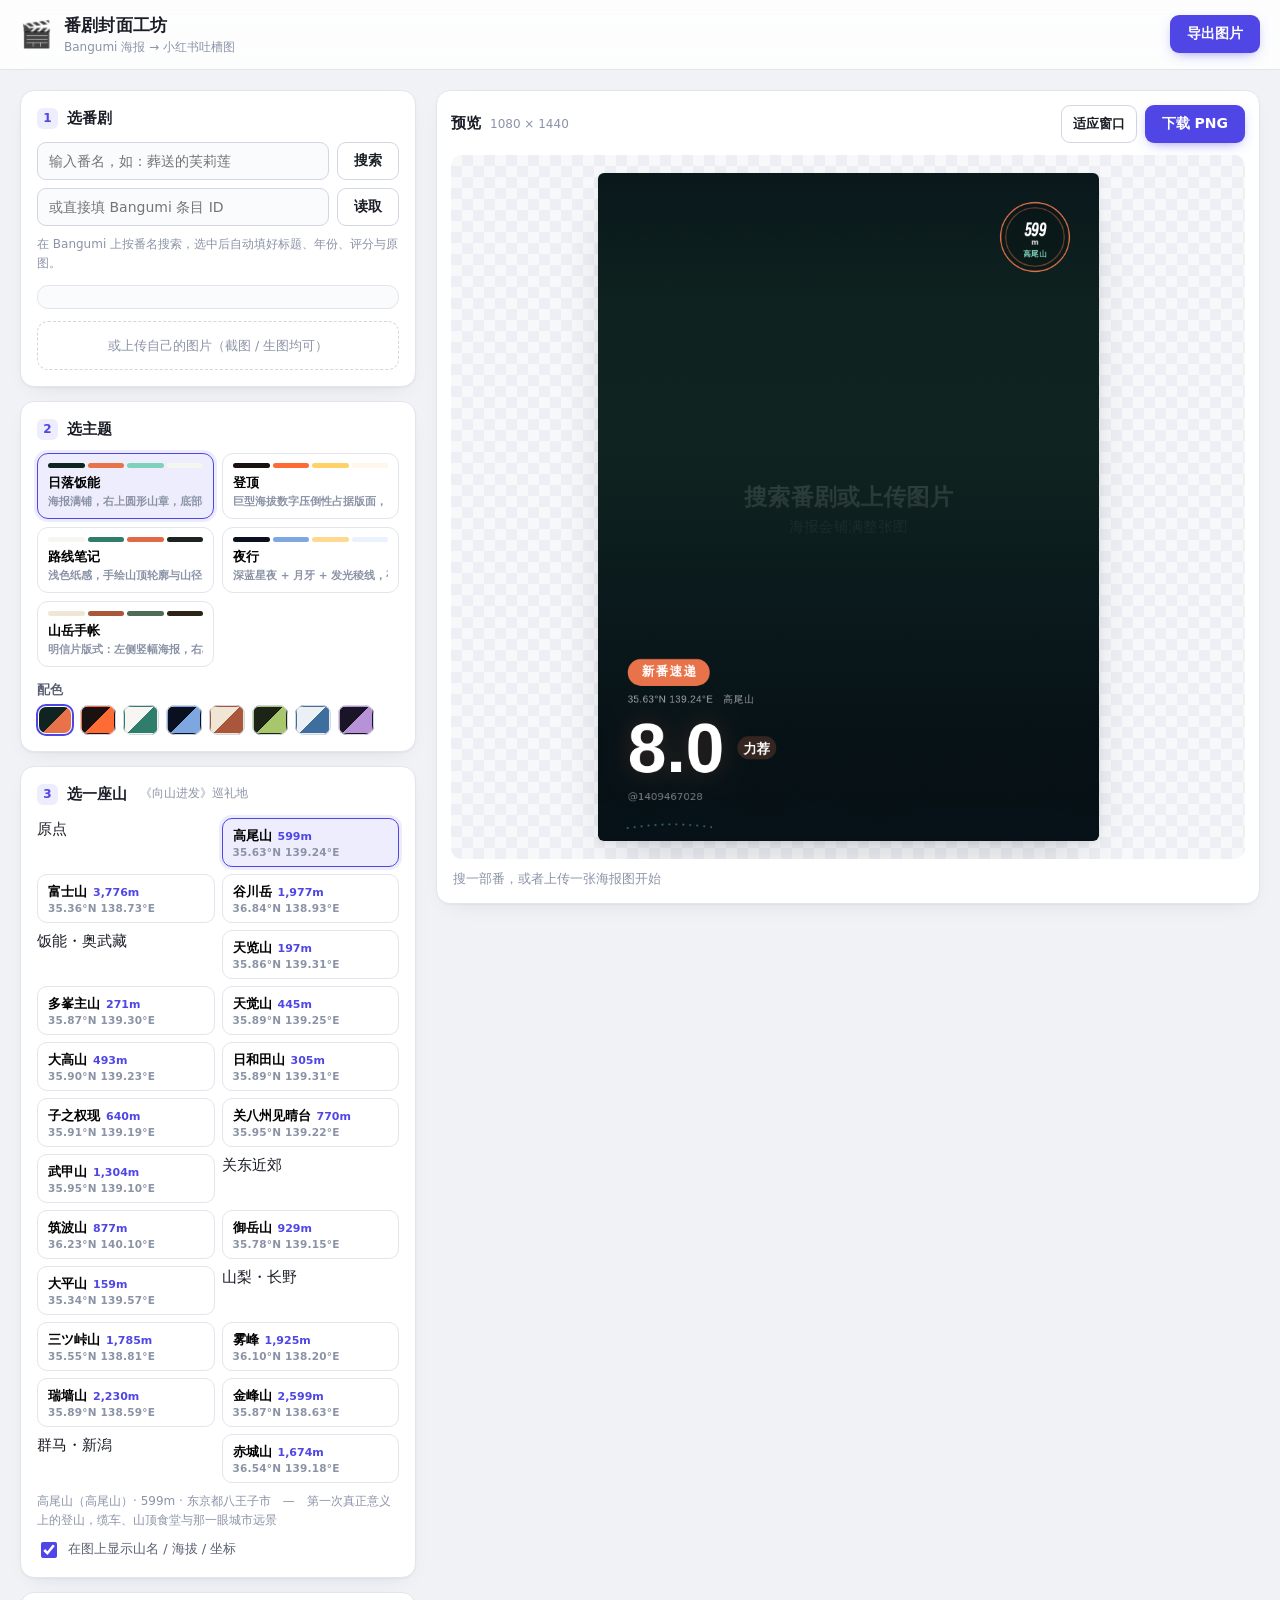
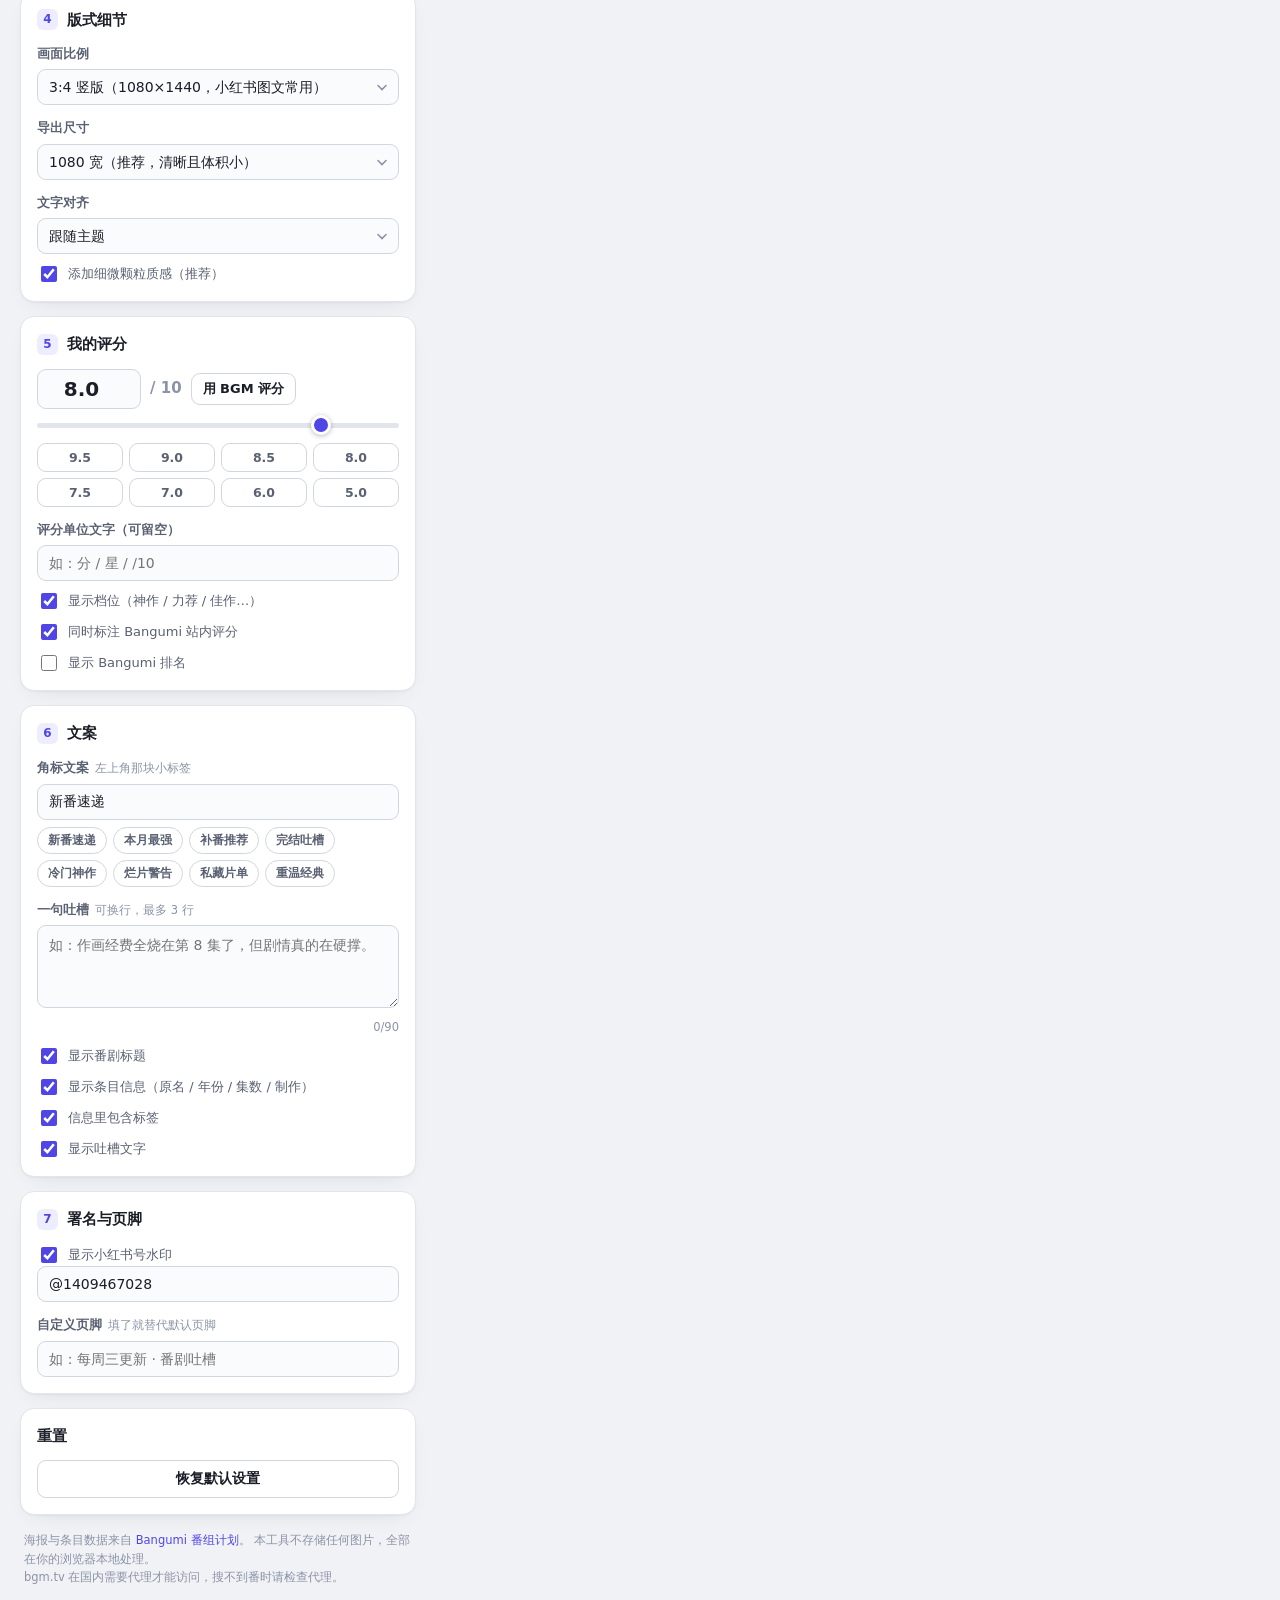
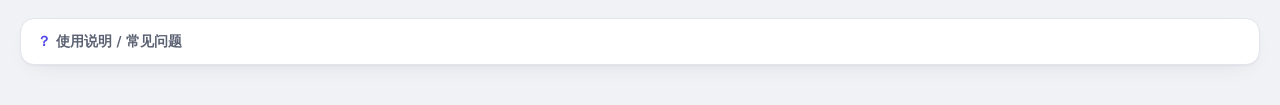
==== commit e356cc9b: "主题改为山岳系列：删掉原 8 套，新增 5 套 + 19 座可选山 - 删除 magazine/impact/neon/minimal/film/glass/paper/wa，只保留海报为主的一族 -" ====
--- a/index.html
+++ b/index.html
@@ -56,6 +56,19 @@
         <label>配色</label>
         <div id="paletteRow" class="swatches"></div>
       </div>
+    </section>
+
+    <!-- 3. 选一座山 -->
+    <section class="card" data-card="3">
+      <h2 class="card-head" data-card="3"><i>3</i>选一座山<span class="tip-inline">《向山进发》巡礼地</span><button type="button" class="card-toggle" aria-label="展开或收起"></button></h2>
+      <div id="mountainGrid" class="mountain-grid"></div>
+      <p class="hint" id="mountainNote">每座山的海拔与经纬度都会印在图上。</p>
+      <label class="check"><input type="checkbox" id="showMountain" checked> 在图上显示山名 / 海拔 / 坐标</label>
+    </section>
+
+    <!-- 4. 版式细节 -->
+    <section class="card" data-card="4">
+      <h2 class="card-head" data-card="4"><i>4</i>版式细节<button type="button" class="card-toggle" aria-label="展开或收起"></button></h2>
       <div class="field">
         <label>画面比例</label>
         <select id="ratio">
@@ -84,9 +97,9 @@
       <label class="check"><input type="checkbox" id="grain" checked> 添加细微颗粒质感（推荐）</label>
     </section>
 
-    <!-- 3. 我的评分 -->
-    <section class="card" data-card="3">
-      <h2 class="card-head" data-card="3"><i>3</i>我的评分<button type="button" class="card-toggle" aria-label="展开或收起"></button></h2>
+    <!-- 5. 我的评分 -->
+    <section class="card" data-card="5">
+      <h2 class="card-head" data-card="5"><i>5</i>我的评分<button type="button" class="card-toggle" aria-label="展开或收起"></button></h2>
       <div class="score-row">
         <input id="userScore" type="number" min="0" max="10" step="0.1" inputmode="decimal" placeholder="7.8">
         <span class="score-unit">/ 10</span>
@@ -108,9 +121,9 @@
       <label class="check"><input type="checkbox" id="showRank" checked> 显示 Bangumi 排名</label>
     </section>
 
-    <!-- 4. 文案 -->
-    <section class="card" data-card="4">
-      <h2 class="card-head" data-card="4"><i>4</i>文案<button type="button" class="card-toggle" aria-label="展开或收起"></button></h2>
+    <!-- 6. 文案 -->
+    <section class="card" data-card="6">
+      <h2 class="card-head" data-card="6"><i>6</i>文案<button type="button" class="card-toggle" aria-label="展开或收起"></button></h2>
       <div class="field">
         <label>角标文案<span class="tip">左上角那块小标签</span></label>
         <input id="badge" type="text" placeholder="如：新番速递 / 七月最强 / 补番推荐" maxlength="20">
@@ -127,9 +140,9 @@
       <label class="check"><input type="checkbox" id="showComment" checked> 显示吐槽文字</label>
     </section>
 
-    <!-- 5. 署名 -->
-    <section class="card" data-card="5">
-      <h2 class="card-head" data-card="5"><i>5</i>署名与页脚<button type="button" class="card-toggle" aria-label="展开或收起"></button></h2>
+    <!-- 7. 署名 -->
+    <section class="card" data-card="7">
+      <h2 class="card-head" data-card="7"><i>7</i>署名与页脚<button type="button" class="card-toggle" aria-label="展开或收起"></button></h2>
       <label class="check"><input type="checkbox" id="watermark" checked> 显示小红书号水印</label>
       <input id="xhsId" type="text" placeholder="@你的小红书号" maxlength="24">
       <div class="field">
@@ -195,11 +208,16 @@
       <li>选主题和配色，填你自己的评分与角标文案</li>
       <li>点「下载 PNG」保存到相册，直接发小红书</li>
     </ol>
+    <h3>「雪村葵」主题</h3>
+    <ul>
+      <li>这是默认主题：<strong>海报铺满整张画面</strong>，标题和评分直接叠压在图上，海报最显眼。</li>
+      <li>角标斜贴在左上角；画面里藏着等高线、山脊线、登山路线圆点，以及右下角一行 <code>36.84°N 138.93°E　谷川岳</code>。</li>
+    </ul>
     <h3>说明</h3>
     <ul>
       <li>图片和文字全部在浏览器本地生成，不会上传到任何服务器。</li>
+      <li><strong>搜不到番？</strong>bgm.tv 在国内被墙，需要设备上开着代理。不想开代理就点「或上传自己的图片」，标题评分手动填，功能一样完整。</li>
       <li>海报取自 Bangumi 官方接口，为适配画布跨域导出，取的是 <code>/r/800/</code> 缩放图（长边不超过 800px）。</li>
-      <li>想换图可以直接上传自己的截图或生图，效果一样。</li>
       <li>设置会自动记住，下次打开还是你上次的样子。</li>
     </ul>
   </div>
--- a/styles.css
+++ b/styles.css
@@ -219,6 +219,20 @@
 
 .credit { font-size: 11.5px; color: var(--ink-3); margin: 2px 4px 8px; line-height: 1.6; }
 
+/* ---------- 山岳选择器 ---------- */
+.tip-inline { font-weight: 400; font-size: 11.5px; color: var(--ink-3); margin-left: 4px; }
+.mountain-grid { display: grid; grid-template-columns: 1fr 1fr; gap: 7px; }
+.mtn-chip {
+  display: flex; flex-direction: column; gap: 1px;
+  padding: 8px 10px; border: 1.5px solid var(--line); background: #fff;
+  border-radius: 10px; cursor: pointer; text-align: left; transition: .13s ease;
+}
+.mtn-chip:hover { border-color: var(--line-strong); background: #FAFBFC; }
+.mtn-chip.active { border-color: var(--accent); background: var(--accent-soft); box-shadow: 0 0 0 3px rgba(79, 70, 229, .1); }
+.mtn-chip .m-name { font-size: 13px; font-weight: 700; display: flex; align-items: baseline; gap: 6px; }
+.mtn-chip .m-elev { font-size: 11px; font-weight: 600; color: var(--accent); font-variant-numeric: tabular-nums; }
+.mtn-chip .m-coord { font-size: 10.5px; color: var(--ink-3); font-variant-numeric: tabular-nums; letter-spacing: .2px; }
+
 /* ---------- 折叠面板（仅手机端生效，桌面端隐藏按钮且永不折叠） ---------- */
 .card-head { position: relative; cursor: default; }
 .card-toggle { display: none; }
